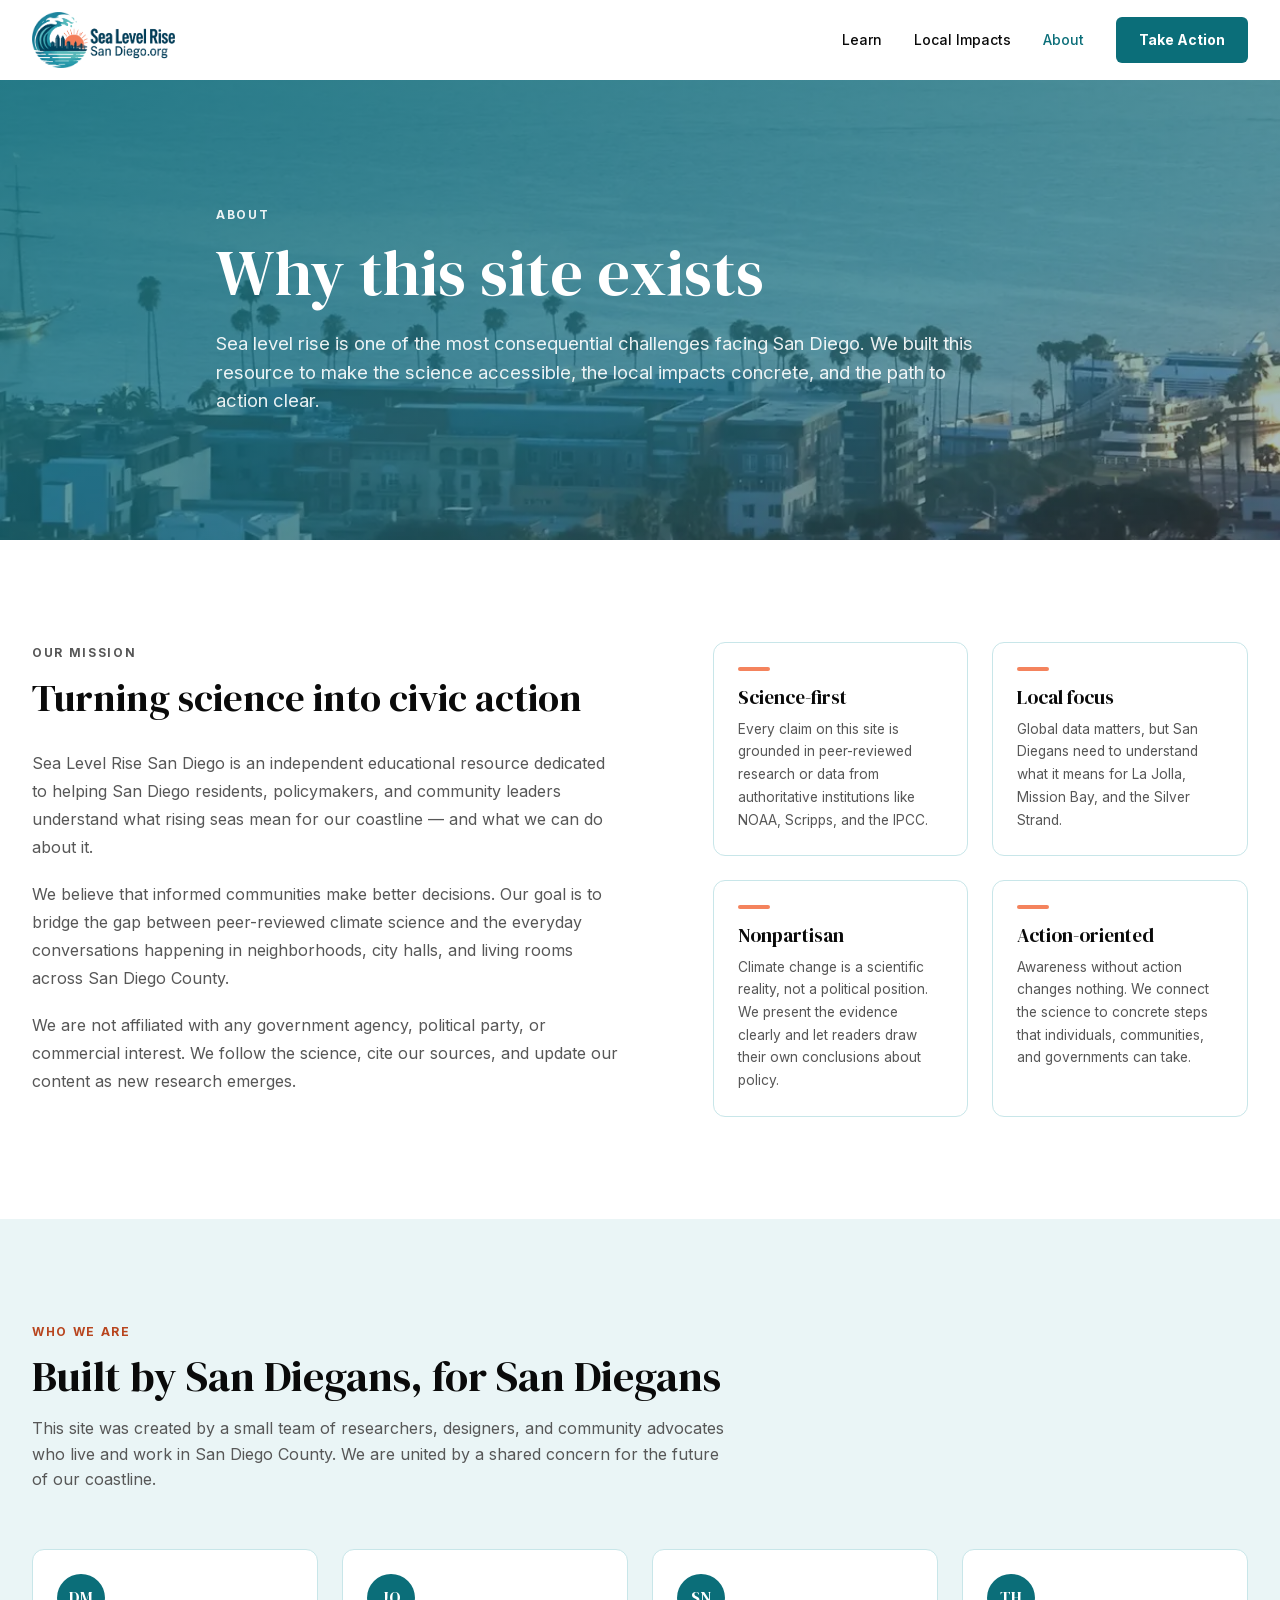
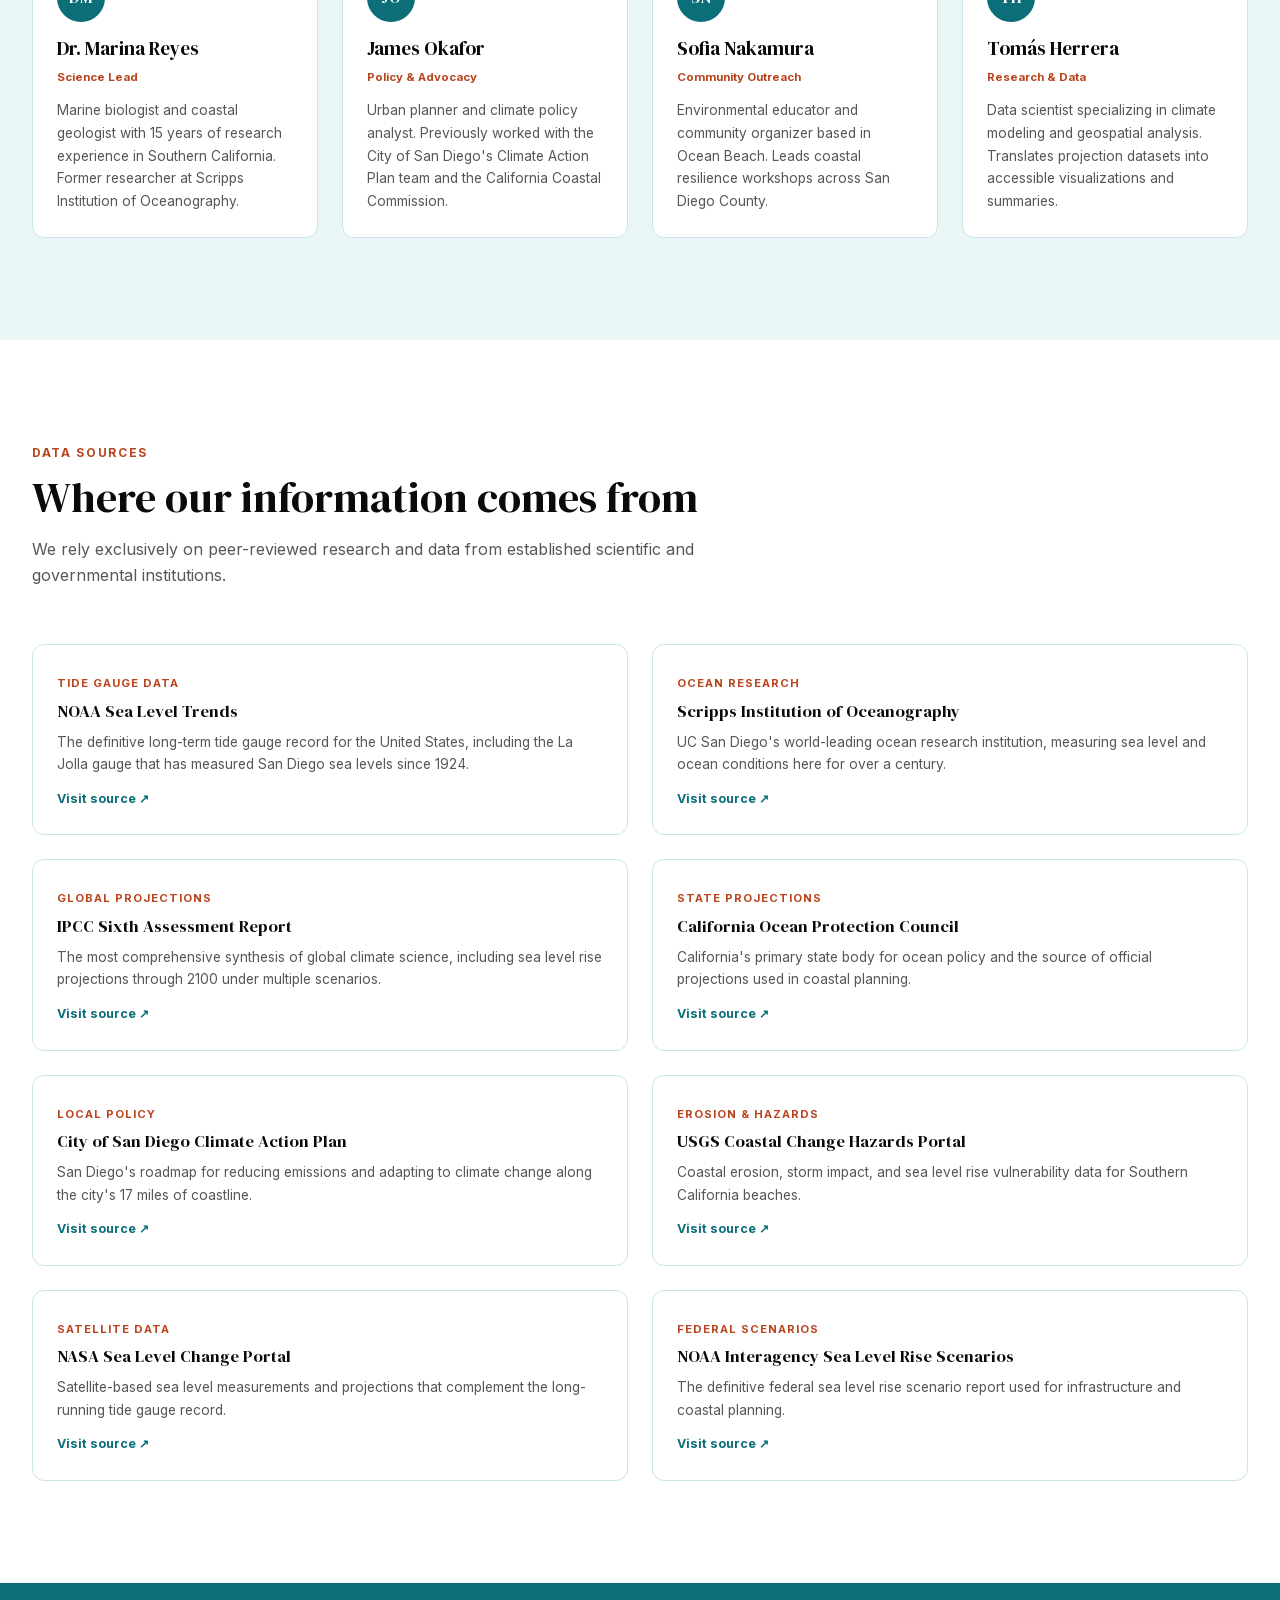
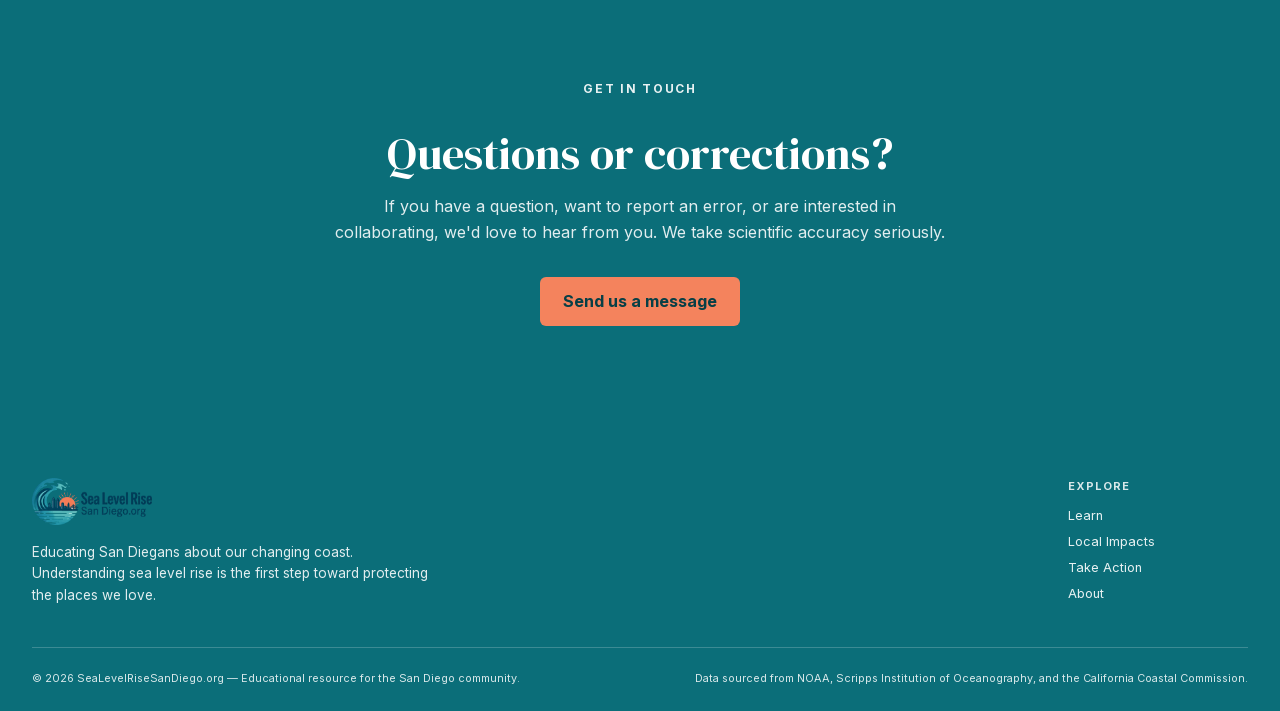
==== about/index.html @ b300131b "Initial commit" ====
<!doctype html>
<html lang="en">
  <head>
    <meta charset="utf-8" />
    <meta name="viewport" content="width=device-width, initial-scale=1" />
    <title>About — Sea Level Rise San Diego</title>
    <meta name="description" content="Learn about the mission, values, team, and scientific sources behind Sea Level Rise San Diego." />
    <meta name="theme-color" content="#0b6e79" />
    <link rel="icon" href="/assets/images/logo.webp" type="image/webp" />
    <link rel="stylesheet" href="/assets/css/styles.css" />
    <script>document.documentElement.classList.add("js")</script>
  </head>
  <body>
    <a class="skip-link" href="#main">Skip to content</a>
    <header class="site-header"><div class="container header-inner"><a class="brand" href="/" aria-label="Sea Level Rise San Diego home"><img src="/assets/images/logo.webp" alt="Sea Level Rise San Diego" width="143" height="56" /></a><nav class="desktop-nav" aria-label="Main navigation"><a href="/learn/">Learn</a><a href="/impacts/">Local Impacts</a><a href="/about/" aria-current="page">About</a><a class="nav-cta" href="/action/">Take Action</a></nav><button class="menu-toggle" type="button" aria-label="Open menu" aria-expanded="false" aria-controls="mobile-nav" data-menu-toggle><span></span></button><nav class="mobile-nav" id="mobile-nav" aria-label="Mobile navigation" data-mobile-nav><a href="/learn/">Learn</a><a href="/impacts/">Local Impacts</a><a href="/about/" aria-current="page">About</a><a class="nav-cta" href="/action/">Take Action</a></nav></div></header>

    <main id="main">
      <section class="page-hero has-image">
        <img class="page-hero-image" src="/assets/images/about/hero.webp" alt="Aerial view of San Diego Bay at golden hour" width="1920" height="1080" fetchpriority="high" />
        <div class="page-hero-inner"><p class="eyebrow">About</p><h1>Why this site exists</h1><p>Sea level rise is one of the most consequential challenges facing San Diego. We built this resource to make the science accessible, the local impacts concrete, and the path to action clear.</p></div>
      </section>

      <section class="section">
        <div class="container two-column">
          <div class="body-copy reveal"><div><p class="eyebrow">Our mission</p><h2>Turning science into civic action</h2></div><p>Sea Level Rise San Diego is an independent educational resource dedicated to helping San Diego residents, policymakers, and community leaders understand what rising seas mean for our coastline — and what we can do about it.</p><p>We believe that informed communities make better decisions. Our goal is to bridge the gap between peer-reviewed climate science and the everyday conversations happening in neighborhoods, city halls, and living rooms across San Diego County.</p><p>We are not affiliated with any government agency, political party, or commercial interest. We follow the science, cite our sources, and update our content as new research emerges.</p></div>
          <div class="value-grid">
            <article class="value-card reveal"><h3>Science-first</h3><p>Every claim on this site is grounded in peer-reviewed research or data from authoritative institutions like NOAA, Scripps, and the IPCC.</p></article>
            <article class="value-card reveal"><h3>Local focus</h3><p>Global data matters, but San Diegans need to understand what it means for La Jolla, Mission Bay, and the Silver Strand.</p></article>
            <article class="value-card reveal"><h3>Nonpartisan</h3><p>Climate change is a scientific reality, not a political position. We present the evidence clearly and let readers draw their own conclusions about policy.</p></article>
            <article class="value-card reveal"><h3>Action-oriented</h3><p>Awareness without action changes nothing. We connect the science to concrete steps that individuals, communities, and governments can take.</p></article>
          </div>
        </div>
      </section>

      <section class="section section-muted">
        <div class="container">
          <div class="section-heading reveal"><p class="eyebrow">Who we are</p><h2>Built by San Diegans, for San Diegans</h2><p>This site was created by a small team of researchers, designers, and community advocates who live and work in San Diego County. We are united by a shared concern for the future of our coastline.</p></div>
          <div class="team-grid">
            <article class="person-card reveal"><div class="avatar" aria-hidden="true">DM</div><h3>Dr. Marina Reyes</h3><p class="role">Science Lead</p><p>Marine biologist and coastal geologist with 15 years of research experience in Southern California. Former researcher at Scripps Institution of Oceanography.</p></article>
            <article class="person-card reveal"><div class="avatar" aria-hidden="true">JO</div><h3>James Okafor</h3><p class="role">Policy &amp; Advocacy</p><p>Urban planner and climate policy analyst. Previously worked with the City of San Diego's Climate Action Plan team and the California Coastal Commission.</p></article>
            <article class="person-card reveal"><div class="avatar" aria-hidden="true">SN</div><h3>Sofia Nakamura</h3><p class="role">Community Outreach</p><p>Environmental educator and community organizer based in Ocean Beach. Leads coastal resilience workshops across San Diego County.</p></article>
            <article class="person-card reveal"><div class="avatar" aria-hidden="true">TH</div><h3>Tomás Herrera</h3><p class="role">Research &amp; Data</p><p>Data scientist specializing in climate modeling and geospatial analysis. Translates projection datasets into accessible visualizations and summaries.</p></article>
          </div>
        </div>
      </section>

      <section class="section">
        <div class="container">
          <div class="section-heading reveal"><p class="eyebrow">Data sources</p><h2>Where our information comes from</h2><p>We rely exclusively on peer-reviewed research and data from established scientific and governmental institutions.</p></div>
          <div class="source-grid">
            <a class="source-card reveal" href="https://tidesandcurrents.noaa.gov/sltrends/" target="_blank" rel="noreferrer"><span class="card-label">Tide gauge data</span><h3>NOAA Sea Level Trends</h3><p>The definitive long-term tide gauge record for the United States, including the La Jolla gauge that has measured San Diego sea levels since 1924.</p><span class="card-visit">Visit source ↗</span></a>
            <a class="source-card reveal" href="https://scripps.ucsd.edu" target="_blank" rel="noreferrer"><span class="card-label">Ocean research</span><h3>Scripps Institution of Oceanography</h3><p>UC San Diego's world-leading ocean research institution, measuring sea level and ocean conditions here for over a century.</p><span class="card-visit">Visit source ↗</span></a>
            <a class="source-card reveal" href="https://www.ipcc.ch/assessment-report/ar6/" target="_blank" rel="noreferrer"><span class="card-label">Global projections</span><h3>IPCC Sixth Assessment Report</h3><p>The most comprehensive synthesis of global climate science, including sea level rise projections through 2100 under multiple scenarios.</p><span class="card-visit">Visit source ↗</span></a>
            <a class="source-card reveal" href="https://www.opc.ca.gov/updating-californias-sea-level-rise-guidance/" target="_blank" rel="noreferrer"><span class="card-label">State projections</span><h3>California Ocean Protection Council</h3><p>California's primary state body for ocean policy and the source of official projections used in coastal planning.</p><span class="card-visit">Visit source ↗</span></a>
            <a class="source-card reveal" href="https://www.sandiego.gov/sustainability/climate-action-plan" target="_blank" rel="noreferrer"><span class="card-label">Local policy</span><h3>City of San Diego Climate Action Plan</h3><p>San Diego's roadmap for reducing emissions and adapting to climate change along the city's 17 miles of coastline.</p><span class="card-visit">Visit source ↗</span></a>
            <a class="source-card reveal" href="https://marine.usgs.gov/coastalchangehazardsportal/" target="_blank" rel="noreferrer"><span class="card-label">Erosion &amp; hazards</span><h3>USGS Coastal Change Hazards Portal</h3><p>Coastal erosion, storm impact, and sea level rise vulnerability data for Southern California beaches.</p><span class="card-visit">Visit source ↗</span></a>
            <a class="source-card reveal" href="https://sealevel.nasa.gov" target="_blank" rel="noreferrer"><span class="card-label">Satellite data</span><h3>NASA Sea Level Change Portal</h3><p>Satellite-based sea level measurements and projections that complement the long-running tide gauge record.</p><span class="card-visit">Visit source ↗</span></a>
            <a class="source-card reveal" href="https://oceanservice.noaa.gov/hazards/sealevelrise/sealevelrise-tech-report.html" target="_blank" rel="noreferrer"><span class="card-label">Federal scenarios</span><h3>NOAA Interagency Sea Level Rise Scenarios</h3><p>The definitive federal sea level rise scenario report used for infrastructure and coastal planning.</p><span class="card-visit">Visit source ↗</span></a>
          </div>
        </div>
      </section>

      <section class="contact-band"><div class="narrow reveal"><p class="eyebrow">Get in touch</p><h2>Questions or corrections?</h2><p>If you have a question, want to report an error, or are interested in collaborating, we'd love to hear from you. We take scientific accuracy seriously.</p><a class="button" href="/action/#contact">Send us a message</a></div></section>
    </main>

    <footer class="site-footer"><div class="container"><div class="footer-grid"><div class="footer-brand"><img src="/assets/images/logo-dark.webp" alt="Sea Level Rise San Diego" width="120" height="48" loading="lazy" /><p>Educating San Diegans about our changing coast. Understanding sea level rise is the first step toward protecting the places we love.</p></div><div class="footer-nav"><p>Explore</p><nav aria-label="Footer links"><a href="/learn/">Learn</a><a href="/impacts/">Local Impacts</a><a href="/action/">Take Action</a><a href="/about/">About</a></nav></div></div><div class="footer-bottom"><span>© 2026 SeaLevelRiseSanDiego.org — Educational resource for the San Diego community.</span><span>Data sourced from NOAA, Scripps Institution of Oceanography, and the California Coastal Commission.</span></div></div></footer>
    <script src="/assets/js/site.js" defer></script>
  </body>
</html>
---- assets/css/styles.css ----
@font-face {
  font-family: "DM Serif Display";
  src: url("../fonts/dm-serif-display.woff2") format("woff2");
  font-style: normal;
  font-weight: 400;
  font-display: swap;
}

@font-face {
  font-family: "Inter";
  src: url("../fonts/inter.woff2") format("woff2");
  font-style: normal;
  font-weight: 100 900;
  font-display: swap;
}

:root {
  --ink: hsl(0 0% 4%);
  --ink-soft: hsl(0 0% 34%);
  --primary: hsl(186 83% 26%);
  --primary-deep: hsl(186 82% 15%);
  --primary-light: hsl(185 40% 94%);
  --accent: hsl(15 87% 66%);
  --accent-on-light: hsl(15 72% 42%);
  --accent-on-dark: hsl(15 90% 82%);
  --border: hsl(185 43% 85%);
  --white: hsl(0 0% 100%);
  --page: hsl(0 0% 100%);
  --hero-overlay: linear-gradient(160deg, hsl(186 83% 26% / 0.82) 0%, hsl(186 83% 26% / 0.55) 60%, hsl(0 0% 0% / 0.25) 100%);
  --font-sans: "Inter", -apple-system, BlinkMacSystemFont, "Segoe UI", sans-serif;
  --font-heading: "DM Serif Display", Georgia, serif;
  --shadow-sm: 0 6px 18px hsl(186 60% 12% / 0.09);
  --shadow-lg: 0 18px 45px hsl(186 60% 12% / 0.16);
  --radius: 12px;
  --container: 1216px;
  color-scheme: light;
}

*,
*::before,
*::after {
  box-sizing: border-box;
}

html {
  scroll-behavior: smooth;
}

body {
  margin: 0;
  background: var(--page);
  color: var(--ink);
  font-family: var(--font-sans);
  line-height: 1.6;
  -webkit-font-smoothing: antialiased;
}

body.nav-open {
  overflow: hidden;
}

::selection {
  background: var(--accent);
  color: var(--primary-deep);
}

::-webkit-scrollbar {
  width: 11px;
}

::-webkit-scrollbar-track {
  background: var(--primary-light);
}

::-webkit-scrollbar-thumb {
  background: var(--primary);
  border: 3px solid var(--primary-light);
  border-radius: 99px;
}

img {
  display: block;
  max-width: 100%;
}

a {
  color: inherit;
  text-decoration-thickness: 1px;
  text-underline-offset: 0.18em;
}

button,
input,
select,
textarea {
  font: inherit;
}

button,
a {
  -webkit-tap-highlight-color: transparent;
}

:focus-visible {
  outline: 3px solid var(--white);
  outline-offset: 2px;
  box-shadow: 0 0 0 6px var(--primary-deep);
}

h1,
h2,
h3,
h4,
p {
  margin: 0;
}

h1,
h2,
h3,
h4 {
  font-family: var(--font-heading);
  font-weight: 400;
  line-height: 1.08;
}

.skip-link {
  position: fixed;
  left: 1rem;
  top: -5rem;
  z-index: 100;
  padding: 0.7rem 1rem;
  border-radius: 8px;
  background: var(--primary-deep);
  color: var(--white);
  font-weight: 700;
  transition: top 160ms ease-out;
}

.sr-only {
  position: absolute;
  width: 1px;
  height: 1px;
  padding: 0;
  margin: -1px;
  overflow: hidden;
  clip: rect(0, 0, 0, 0);
  white-space: nowrap;
  border: 0;
}

.skip-link:focus {
  top: 1rem;
}

.container {
  width: min(calc(100% - 2rem), var(--container));
  margin-inline: auto;
}

.narrow {
  width: min(calc(100% - 2rem), 848px);
  margin-inline: auto;
}

.site-header {
  position: relative;
  z-index: 30;
  height: 80px;
  background: var(--white);
}

.header-inner {
  height: 100%;
  display: flex;
  align-items: center;
  justify-content: space-between;
  gap: 2rem;
}

.brand {
  display: block;
  flex: 0 0 auto;
}

.brand img {
  width: 143px;
  height: 56px;
  object-fit: contain;
}

.desktop-nav,
.mobile-nav {
  font-size: 0.875rem;
  font-weight: 500;
}

.desktop-nav {
  display: flex;
  align-items: center;
  gap: 2rem;
}

.desktop-nav a {
  text-decoration: none;
  transition: color 150ms ease-out;
}

.desktop-nav a:not(.nav-cta):hover,
.desktop-nav a[aria-current="page"]:not(.nav-cta) {
  color: var(--primary);
}

.nav-cta,
.button {
  display: inline-flex;
  align-items: center;
  justify-content: center;
  min-height: 44px;
  border: 0;
  border-radius: 6px;
  padding: 0.72rem 1.45rem;
  background: var(--primary);
  color: var(--white);
  font-weight: 700;
  text-decoration: none;
  cursor: pointer;
  transition: transform 160ms ease-out, background-color 160ms ease-out, box-shadow 160ms ease-out;
}

.nav-cta:hover,
.button:hover {
  background: hsl(186 83% 22%);
  transform: translateY(-1px);
  box-shadow: var(--shadow-sm);
}

.menu-toggle,
.mobile-nav {
  display: none;
}

.hero {
  position: relative;
  min-height: calc(90vh - 0px);
  display: grid;
  place-items: center;
  overflow: hidden;
  color: var(--white);
  text-align: center;
}

.hero-image,
.page-hero-image {
  position: absolute;
  inset: 0;
  width: 100%;
  height: 100%;
  object-fit: cover;
}

.hero::after,
.page-hero.has-image::after {
  content: "";
  position: absolute;
  inset: 0;
  background: var(--hero-overlay);
  pointer-events: none;
}

.hero-content {
  position: relative;
  z-index: 1;
  width: min(calc(100% - 2rem), 900px);
  padding-block: 4rem 7rem;
}

.eyebrow {
  margin-bottom: 0.85rem;
  color: var(--accent-on-light);
  font-size: 0.75rem;
  font-weight: 700;
  letter-spacing: 0.14em;
  text-transform: uppercase;
}

.hero .eyebrow,
.page-hero .eyebrow {
  color: hsl(0 0% 100% / 0.9);
}

.hero h1 {
  max-width: 820px;
  margin-inline: auto;
  font-size: clamp(3.1rem, 5vw, 4.5rem);
}

.hero-copy {
  max-width: 690px;
  margin: 1.5rem auto 0;
  color: hsl(0 0% 100% / 0.86);
  font-size: clamp(1rem, 1.5vw, 1.25rem);
  line-height: 1.45;
}

.hero-actions {
  display: flex;
  justify-content: center;
  gap: 0.75rem;
  margin-top: 2.4rem;
}

.button-light,
.button-outline {
  min-width: 180px;
  min-height: 54px;
  border: 2px solid var(--white);
  font-size: 0.875rem;
}

.button-light {
  background: var(--white);
  color: var(--primary-deep);
}

.button-light:hover {
  background: hsl(0 0% 96%);
  color: var(--primary-deep);
}

.button-outline {
  background: transparent;
}

.button-outline:hover {
  background: hsl(0 0% 100% / 0.12);
}

.scroll-cue {
  position: absolute;
  left: 50%;
  bottom: 2rem;
  z-index: 1;
  display: grid;
  justify-items: center;
  gap: 0.35rem;
  color: hsl(0 0% 100% / 0.84);
  font-size: 0.7rem;
  letter-spacing: 0.14em;
  text-transform: uppercase;
  transform: translateX(-50%);
}

.scroll-cue::after {
  content: "";
  width: 1px;
  height: 32px;
  background: hsl(0 0% 100% / 0.35);
}

.stats-band {
  padding-block: 4rem;
  background: var(--primary);
  color: var(--white);
}

.stats-grid {
  display: grid;
  grid-template-columns: repeat(4, 1fr);
}

.stat {
  padding-inline: 1rem;
  text-align: center;
}

.stat strong {
  display: block;
  color: var(--accent-on-dark);
  font-family: var(--font-heading);
  font-size: clamp(2.9rem, 4vw, 3.75rem);
  font-weight: 400;
  line-height: 1;
  font-variant-numeric: tabular-nums;
}

.stat span {
  display: block;
  max-width: 170px;
  margin: 0.65rem auto 0;
  color: hsl(0 0% 100% / 0.88);
  font-size: 0.8rem;
  line-height: 1.35;
}

.section {
  padding-block: clamp(5rem, 8vw, 7rem);
}

.section-soft {
  background: hsl(15 87% 66% / 0.08);
}

.section-muted {
  background: var(--primary-light);
}

.section-primary {
  background: var(--primary);
  color: var(--white);
}

.section-heading {
  margin-bottom: 3.5rem;
}

.section-heading h2,
.split-copy h2,
.content-heading h2 {
  max-width: 760px;
  font-size: clamp(2rem, 3.4vw, 2.65rem);
}

.section-heading p:not(.eyebrow),
.content-heading p:not(.eyebrow) {
  max-width: 700px;
  margin-top: 1rem;
  color: var(--ink-soft);
}

.impact-list {
  display: grid;
  gap: clamp(4rem, 7vw, 5rem);
}

.impact-story {
  display: grid;
  grid-template-columns: minmax(0, 1fr) minmax(0, 1fr);
  align-items: center;
  gap: clamp(2rem, 4vw, 3.5rem);
}

.impact-story:nth-child(even) .impact-media {
  order: 2;
}

.impact-media {
  aspect-ratio: 4 / 3;
  overflow: hidden;
  border-radius: var(--radius);
}

.impact-media img {
  width: 100%;
  height: 100%;
  object-fit: cover;
  transition: transform 700ms cubic-bezier(.16,1,.3,1);
}

.impact-story:hover .impact-media img {
  transform: scale(1.035);
}

.impact-copy h3 {
  margin-bottom: 1rem;
  font-size: clamp(1.8rem, 3vw, 2.25rem);
}

.impact-copy p,
.body-copy p,
.article-copy p {
  color: var(--ink-soft);
  line-height: 1.75;
}

.impact-copy p {
  margin-bottom: 1.4rem;
}

.text-link {
  display: inline-flex;
  align-items: center;
  gap: 0.45rem;
  color: var(--primary);
  font-size: 0.875rem;
  font-weight: 700;
  text-decoration: none;
}

.text-link span {
  transition: transform 150ms ease-out;
}

.text-link:hover {
  color: var(--accent-on-light);
}

.text-link:hover span {
  transform: translateX(4px);
}

.action-grid,
.value-grid,
.team-grid,
.source-grid,
.org-grid {
  display: grid;
  gap: 1.5rem;
}

.action-grid {
  grid-template-columns: repeat(3, 1fr);
}

.action-card,
.value-card,
.person-card,
.source-card,
.org-card,
.metric-card,
.projection-card {
  border: 1px solid var(--border);
  border-radius: var(--radius);
  background: var(--white);
}

.action-card {
  padding: 2rem;
}

.action-card .number,
.step-number {
  color: var(--accent-on-light);
  font-family: var(--font-heading);
  font-size: 2.5rem;
  line-height: 1;
}

.action-card h3 {
  margin: 1rem 0 0.75rem;
  font-size: 1.35rem;
}

.action-card p {
  color: var(--ink-soft);
  font-size: 0.9rem;
  line-height: 1.7;
}

.center-action {
  margin-top: 2.5rem;
  text-align: center;
}

.newsletter {
  padding-block: 4.5rem;
  background: var(--primary);
  color: var(--white);
  text-align: center;
}

.newsletter h2 {
  font-size: clamp(1.8rem, 3vw, 2.2rem);
}

.newsletter > div > p {
  max-width: 650px;
  margin: 0.8rem auto 0;
  color: hsl(0 0% 100% / 0.88);
  font-size: 0.9rem;
}

.newsletter-form {
  display: flex;
  max-width: 500px;
  margin: 2rem auto 0;
  gap: 0.75rem;
}

.newsletter input {
  flex: 1;
  min-width: 0;
  border: 1px solid hsl(0 0% 100% / 0.25);
  border-radius: 6px;
  padding: 0.8rem 1rem;
  background: hsl(0 0% 100% / 0.1);
  color: var(--white);
}

.newsletter input::placeholder {
  color: hsl(0 0% 100% / 0.95);
}

.newsletter .button {
  background: var(--accent);
  color: var(--primary-deep);
}

.newsletter .button:hover,
.contact-band .button:hover {
  background: hsl(15 87% 60%);
  color: var(--primary-deep);
}

.newsletter .privacy {
  color: hsl(0 0% 100% / 0.84);
  font-size: 0.72rem;
}

.page-hero {
  position: relative;
  min-height: 460px;
  display: flex;
  align-items: center;
  overflow: hidden;
  background: var(--primary);
  color: var(--white);
}

.page-hero-inner {
  position: relative;
  z-index: 1;
  width: min(calc(100% - 2rem), 848px);
  margin-inline: auto;
}

.page-hero h1 {
  max-width: 900px;
  font-size: clamp(3rem, 5vw, 4rem);
}

.page-hero p:last-child {
  max-width: 760px;
  margin-top: 1.4rem;
  color: hsl(0 0% 100% / 0.9);
  font-size: 1.15rem;
  line-height: 1.55;
}

.two-column {
  display: grid;
  grid-template-columns: minmax(0, 1.05fr) minmax(340px, 0.95fr);
  align-items: start;
  gap: clamp(3rem, 7vw, 6rem);
}

.body-copy {
  display: grid;
  gap: 1.2rem;
}

.body-copy h2,
.article-copy h2 {
  margin-bottom: 0.7rem;
  font-size: clamp(2rem, 3vw, 2.5rem);
}

.facts-panel {
  border-radius: var(--radius);
  padding: 2rem 2.5rem;
  background: var(--primary);
  color: var(--white);
}

.facts-panel .eyebrow {
  color: hsl(0 0% 100% / 0.88);
}

.fact-row {
  padding-block: 1.4rem;
  border-bottom: 1px solid hsl(0 0% 100% / 0.2);
}

.fact-row:last-child {
  border-bottom: 0;
}

.fact-row strong {
  display: block;
  color: var(--accent-on-dark);
  font-family: var(--font-heading);
  font-size: 2.7rem;
  font-weight: 400;
  line-height: 1;
}

.fact-row span {
  display: block;
  margin-top: 0.4rem;
  color: hsl(0 0% 100% / 0.88);
  font-size: 0.85rem;
}

.cause-list,
.step-list {
  display: grid;
  gap: 1rem;
}

.cause-item,
.action-step {
  display: grid;
  grid-template-columns: 82px 1fr;
  gap: 1.5rem;
  padding: 2rem;
  border: 1px solid var(--border);
  border-radius: var(--radius);
  background: var(--white);
}

.cause-item h3,
.action-step h3 {
  margin-bottom: 0.6rem;
  font-size: 1.3rem;
}

.cause-item p,
.action-step p {
  color: var(--ink-soft);
  font-size: 0.93rem;
  line-height: 1.7;
}

.projection-grid {
  display: grid;
  grid-template-columns: repeat(4, 1fr);
  gap: 1rem;
}

.projection-card {
  overflow: hidden;
}

.projection-card header {
  padding: 1rem 1.25rem;
  background: var(--primary);
  color: var(--white);
  font-weight: 700;
}

.projection-values {
  display: grid;
  grid-template-columns: 1fr 1fr;
  border-bottom: 1px solid var(--border);
}

.projection-values div {
  padding: 1rem;
}

.projection-values div + div {
  border-left: 1px solid var(--border);
}

.projection-values small,
.projection-values strong {
  display: block;
}

.projection-values strong {
  color: var(--accent-on-light);
  font-family: var(--font-heading);
  font-size: 1.65rem;
  font-weight: 400;
}

.projection-card > p {
  padding: 1rem 1.25rem 1.3rem;
  color: var(--ink-soft);
  font-size: 0.8rem;
  line-height: 1.55;
}

.source-note {
  margin-top: 1rem;
  color: var(--ink-soft);
  font-size: 0.78rem;
}

.timeline {
  position: relative;
  display: grid;
  gap: 0;
  margin-top: 1rem;
}

.timeline::before {
  content: "";
  position: absolute;
  left: 63px;
  top: 1.5rem;
  bottom: 1.5rem;
  width: 1px;
  background: var(--border);
}

.timeline-item {
  position: relative;
  display: grid;
  grid-template-columns: 128px 1fr;
  gap: 1.5rem;
  padding-block: 1rem;
}

.timeline-item strong {
  position: relative;
  z-index: 1;
  color: var(--accent-on-light);
  font-family: var(--font-heading);
  font-size: 1.75rem;
  font-weight: 400;
  background: var(--white);
}

.timeline-item p {
  color: var(--ink-soft);
}

.link-list {
  display: flex;
  flex-wrap: wrap;
  gap: 0.75rem;
}

.source-link {
  display: inline-flex;
  padding: 0.75rem 1rem;
  border: 1px solid var(--border);
  border-radius: 8px;
  color: var(--primary);
  font-size: 0.84rem;
  font-weight: 700;
  text-decoration: none;
}

.source-link:hover {
  border-color: var(--primary);
}

.metrics-split {
  display: grid;
  grid-template-columns: 1.1fr 0.9fr;
  gap: clamp(3rem, 6vw, 5rem);
}

.metric-grid {
  display: grid;
  grid-template-columns: 1fr 1fr;
  gap: 1rem;
}

.metric-card {
  padding: 1.5rem;
}

.metric-card strong {
  display: block;
  color: var(--accent-on-light);
  font-family: var(--font-heading);
  font-size: 2.4rem;
  font-weight: 400;
  line-height: 1;
}

.metric-card span {
  display: block;
  margin-top: 0.55rem;
  color: var(--ink-soft);
  font-size: 0.82rem;
}

.neighborhood-list {
  display: grid;
  gap: 3rem;
}

.neighborhood {
  display: grid;
  grid-template-columns: minmax(300px, 0.9fr) minmax(0, 1.1fr);
  overflow: hidden;
  border: 1px solid var(--border);
  border-radius: var(--radius);
  background: var(--white);
}

.neighborhood:nth-child(even) .neighborhood-media {
  order: 2;
}

.neighborhood-media {
  min-height: 450px;
}

.neighborhood-media img {
  width: 100%;
  height: 100%;
  object-fit: cover;
}

.neighborhood-body {
  padding: clamp(2rem, 4vw, 3rem);
}

.risk-row {
  display: flex;
  flex-wrap: wrap;
  gap: 0.5rem;
  margin-bottom: 1rem;
}

.risk-tag {
  display: inline-flex;
  border-radius: 6px;
  padding: 0.3rem 0.6rem;
  background: var(--primary-light);
  color: var(--primary);
  font-size: 0.72rem;
  font-weight: 700;
}

.risk-tag.high {
  background: hsl(15 87% 66% / 0.16);
  color: hsl(15 72% 43%);
}

.neighborhood h3 {
  margin-bottom: 0.8rem;
  font-size: clamp(1.9rem, 3vw, 2.4rem);
}

.neighborhood .lead {
  margin-bottom: 1.2rem;
  color: var(--ink);
  font-size: 1.02rem;
  line-height: 1.65;
}

.neighborhood .detail {
  color: var(--ink-soft);
  font-size: 0.88rem;
  line-height: 1.7;
}

.at-risk {
  margin-top: 1.3rem;
  padding-top: 1.2rem;
  border-top: 1px solid var(--border);
}

.at-risk strong {
  display: block;
  margin-bottom: 0.6rem;
  color: var(--primary);
  font-size: 0.72rem;
  letter-spacing: 0.12em;
  text-transform: uppercase;
}

.tag-list {
  display: flex;
  flex-wrap: wrap;
  gap: 0.45rem;
}

.tag-list span {
  border-radius: 5px;
  padding: 0.3rem 0.55rem;
  background: var(--primary-light);
  color: var(--ink-soft);
  font-size: 0.73rem;
}

.value-grid {
  grid-template-columns: 1fr 1fr;
}

.value-card,
.person-card {
  padding: 1.5rem;
}

.value-card::before {
  content: "";
  display: block;
  width: 32px;
  height: 4px;
  margin-bottom: 1rem;
  border-radius: 99px;
  background: var(--accent);
}

.value-card h3,
.person-card h3 {
  margin-bottom: 0.6rem;
  font-size: 1.2rem;
}

.value-card p,
.person-card p,
.source-card p,
.org-card p {
  color: var(--ink-soft);
  font-size: 0.86rem;
  line-height: 1.65;
}

.team-grid {
  grid-template-columns: repeat(4, 1fr);
}

.avatar {
  width: 48px;
  height: 48px;
  margin-bottom: 1rem;
  border-radius: 50%;
  display: grid;
  place-items: center;
  background: var(--primary);
  color: var(--white);
  font-family: var(--font-heading);
}

.role {
  margin-bottom: 0.75rem;
  color: var(--accent-on-light) !important;
  font-size: 0.72rem !important;
  font-weight: 700;
}

.source-grid,
.org-grid {
  grid-template-columns: 1fr 1fr;
}

.source-card,
.org-card {
  display: block;
  padding: 1.5rem;
  color: inherit;
  text-decoration: none;
  transition: border-color 150ms ease-out, transform 150ms ease-out;
}

.source-card:hover,
.org-card:hover {
  border-color: var(--primary);
  transform: translateY(-2px);
}

.source-card h3,
.org-card h3 {
  margin: 0.5rem 0 0.6rem;
  font-size: 1.05rem;
}

.card-label {
  color: var(--accent-on-light);
  font-size: 0.7rem;
  font-weight: 700;
  letter-spacing: 0.09em;
  text-transform: uppercase;
}

.card-visit {
  display: inline-block;
  margin-top: 0.8rem;
  color: var(--primary);
  font-size: 0.78rem;
  font-weight: 700;
}

.contact-band {
  padding-block: 5rem;
  background: var(--primary);
  color: var(--white);
  text-align: center;
}

.contact-band h2 {
  font-size: clamp(2.1rem, 4vw, 2.75rem);
}

.contact-band p {
  max-width: 620px;
  margin: 1rem auto 2rem;
  color: hsl(0 0% 100% / 0.88);
}

.contact-band .button {
  background: var(--accent);
  color: var(--primary-deep);
}

.contact-band .eyebrow {
  color: hsl(0 0% 100% / 0.9);
}

.contact-layout {
  display: grid;
  grid-template-columns: 0.85fr 1.15fr;
  gap: clamp(3rem, 7vw, 6rem);
}

.contact-layout h2 {
  font-size: clamp(2rem, 3vw, 2.7rem);
}

.contact-layout .intro {
  margin-top: 1rem;
  color: var(--ink-soft);
}

.contact-form {
  display: grid;
  grid-template-columns: 1fr 1fr;
  gap: 1rem;
}

.field {
  display: grid;
  gap: 0.4rem;
}

.field-full {
  grid-column: 1 / -1;
}

.field label {
  font-size: 0.8rem;
  font-weight: 700;
}

.field input,
.field select,
.field textarea {
  width: 100%;
  border: 1px solid var(--border);
  border-radius: 7px;
  padding: 0.8rem 0.9rem;
  background: var(--white);
  color: var(--ink);
}

.field textarea {
  min-height: 130px;
  resize: vertical;
}

.site-footer {
  padding: 4.5rem 0 1.5rem;
  background: var(--primary);
  color: var(--white);
}

.footer-grid {
  display: grid;
  grid-template-columns: 1fr auto;
  gap: 4rem;
  align-items: start;
  padding-bottom: 2.5rem;
}

.footer-brand img {
  width: 120px;
  height: 48px;
  object-fit: contain;
  object-position: left center;
}

.footer-brand p {
  max-width: 410px;
  margin-top: 1rem;
  color: hsl(0 0% 100% / 0.88);
  font-size: 0.85rem;
}

.footer-nav {
  min-width: 180px;
}

.footer-nav > p {
  margin-bottom: 0.7rem;
  color: hsl(0 0% 100% / 0.84);
  font-size: 0.68rem;
  font-weight: 700;
  letter-spacing: 0.13em;
  text-transform: uppercase;
}

.footer-nav nav {
  display: grid;
  gap: 0.35rem;
}

.footer-nav a {
  width: fit-content;
  color: hsl(0 0% 100% / 0.9);
  font-size: 0.8rem;
  text-decoration: none;
}

.footer-nav a:hover {
  color: var(--white);
  text-decoration: underline;
}

.footer-bottom {
  display: flex;
  justify-content: space-between;
  gap: 2rem;
  padding-top: 1.35rem;
  border-top: 1px solid hsl(0 0% 100% / 0.2);
  color: hsl(0 0% 100% / 0.84);
  font-size: 0.68rem;
}

.thanks {
  min-height: calc(100vh - 80px);
  display: grid;
  place-items: center;
  padding: 3rem 1rem;
  background: var(--primary-light);
  text-align: center;
}

.thanks-card {
  max-width: 600px;
  padding: 3rem;
  border-radius: var(--radius);
  background: var(--white);
  box-shadow: var(--shadow-lg);
}

.thanks-card h1 {
  margin-bottom: 1rem;
  font-size: 3rem;
}

.thanks-card p {
  margin-bottom: 2rem;
  color: var(--ink-soft);
}

.js .reveal {
  opacity: 0;
  transform: translateY(26px);
}

.js .reveal.is-visible {
  opacity: 1;
  transform: translateY(0);
  transition: opacity 600ms ease-out, transform 700ms cubic-bezier(.16,1,.3,1);
}

.screenshot-mode .reveal {
  opacity: 1 !important;
  transform: none !important;
  transition: none !important;
}

html.screenshot-mode {
  scroll-behavior: auto !important;
}

@media (max-width: 900px) {
  .desktop-nav {
    display: none;
  }

  .menu-toggle {
    display: grid;
    width: 40px;
    height: 40px;
    place-items: center;
    border: 0;
    border-radius: 7px;
    background: var(--primary-light);
    cursor: pointer;
  }

  .menu-toggle span,
  .menu-toggle::before,
  .menu-toggle::after {
    content: "";
    width: 20px;
    height: 2px;
    background: var(--ink);
    transition: transform 160ms ease-out, opacity 160ms ease-out;
  }

  .menu-toggle span {
    position: absolute;
  }

  .menu-toggle::before {
    transform: translateY(-6px);
  }

  .menu-toggle::after {
    transform: translateY(6px);
  }

  .menu-toggle[aria-expanded="true"] span {
    opacity: 0;
  }

  .menu-toggle[aria-expanded="true"]::before {
    transform: rotate(45deg);
  }

  .menu-toggle[aria-expanded="true"]::after {
    transform: rotate(-45deg);
  }

  .mobile-nav {
    position: absolute;
    top: 80px;
    left: 0;
    right: 0;
    z-index: 40;
    padding: 0.45rem 1rem 1rem;
    background: var(--white);
    border-top: 1px solid var(--border);
    box-shadow: var(--shadow-sm);
  }

  .mobile-nav.is-open {
    display: grid;
  }

  .mobile-nav a {
    padding: 0.7rem 0.5rem;
    text-decoration: none;
  }

  .mobile-nav .nav-cta {
    margin-top: 0.35rem;
    padding-block: 0.55rem;
  }

  .two-column,
  .metrics-split,
  .contact-layout {
    grid-template-columns: 1fr;
  }

  .projection-grid,
  .team-grid {
    grid-template-columns: 1fr 1fr;
  }

  .neighborhood {
    grid-template-columns: 1fr;
  }

  .neighborhood:nth-child(even) .neighborhood-media {
    order: 0;
  }

  .neighborhood-media {
    min-height: 360px;
  }
}

@media (max-width: 680px) {
  .site-header {
    height: 64px;
  }

  .brand img {
    width: 112px;
    height: 44px;
  }

  .mobile-nav {
    top: 64px;
  }

  .hero {
    min-height: calc(100svh - 64px);
  }

  .hero-content {
    padding-block: 4.5rem 8rem;
  }

  .hero h1 {
    font-size: 2.65rem;
  }

  .hero-copy {
    margin-top: 1.7rem;
    font-size: 1.05rem;
    line-height: 1.65;
  }

  .hero-actions {
    flex-direction: column;
    margin-top: 2.5rem;
  }

  .button-light,
  .button-outline {
    width: 100%;
  }

  .stats-grid {
    grid-template-columns: 1fr 1fr;
    gap: 2.5rem 0;
  }

  .impact-story,
  .action-grid,
  .projection-grid,
  .value-grid,
  .team-grid,
  .source-grid,
  .org-grid {
    grid-template-columns: 1fr;
  }

  .impact-story:nth-child(even) .impact-media {
    order: 0;
  }

  .section {
    padding-block: 4.5rem;
  }

  .section-heading {
    margin-bottom: 2.4rem;
  }

  .newsletter-form {
    flex-direction: column;
  }

  .page-hero {
    min-height: 460px;
  }

  .page-hero h1 {
    font-size: clamp(2.55rem, 12vw, 3.25rem);
  }

  .page-hero p:last-child {
    font-size: 1rem;
  }

  .cause-item,
  .action-step {
    grid-template-columns: 1fr;
  }

  .metric-grid {
    grid-template-columns: 1fr 1fr;
  }

  .timeline::before {
    left: 0;
  }

  .timeline-item {
    grid-template-columns: 1fr;
    gap: 0.25rem;
    padding-left: 1.5rem;
  }

  .timeline-item strong {
    background: transparent;
  }

  .neighborhood-media {
    min-height: 240px;
  }

  .contact-form {
    grid-template-columns: 1fr;
  }

  .field-full {
    grid-column: auto;
  }

  .footer-grid {
    grid-template-columns: 1fr;
    gap: 2.5rem;
  }

  .footer-bottom {
    flex-direction: column;
    gap: 0.7rem;
  }

  .thanks-card {
    padding: 2rem 1.5rem;
  }
}

@media (prefers-reduced-motion: reduce) {
  *,
  *::before,
  *::after {
    scroll-behavior: auto !important;
    animation-duration: 0.01ms !important;
    animation-iteration-count: 1 !important;
    transition-duration: 0.01ms !important;
  }

  .js .reveal {
    opacity: 1;
    transform: none;
  }
}
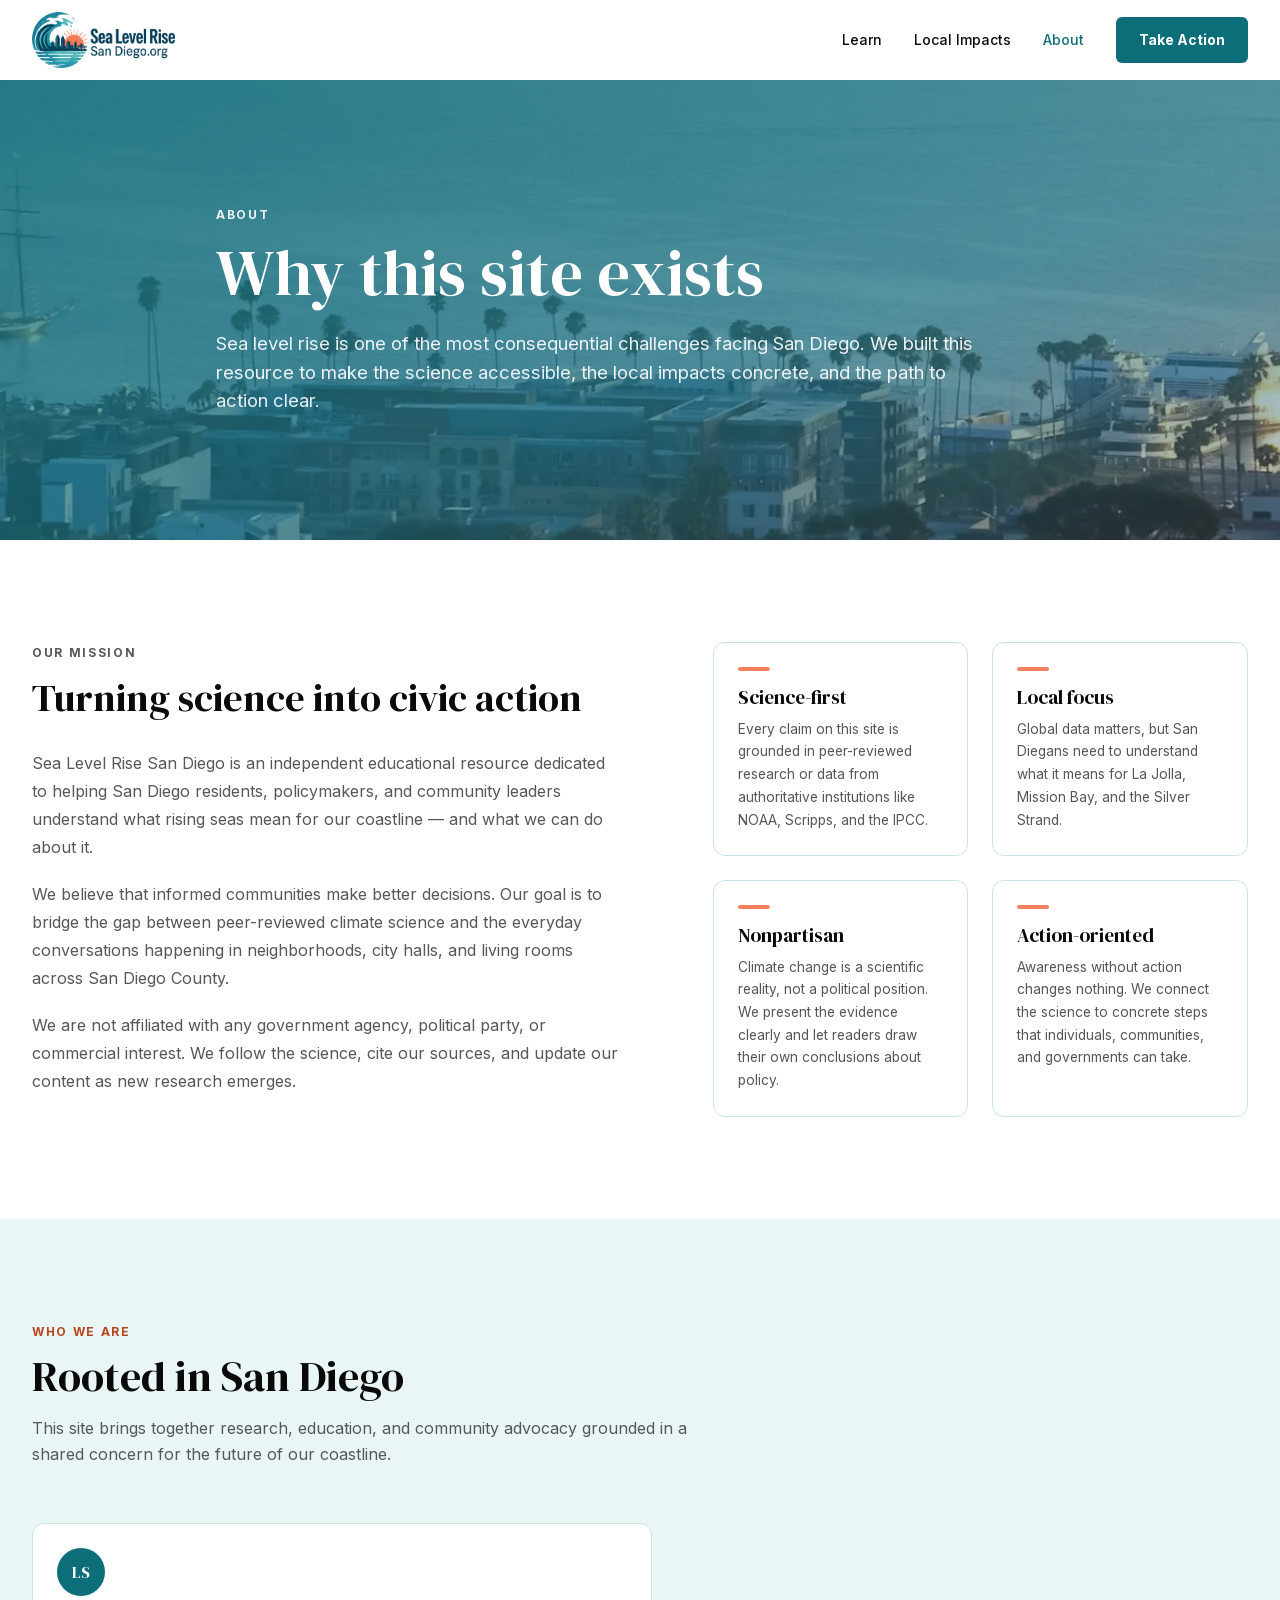
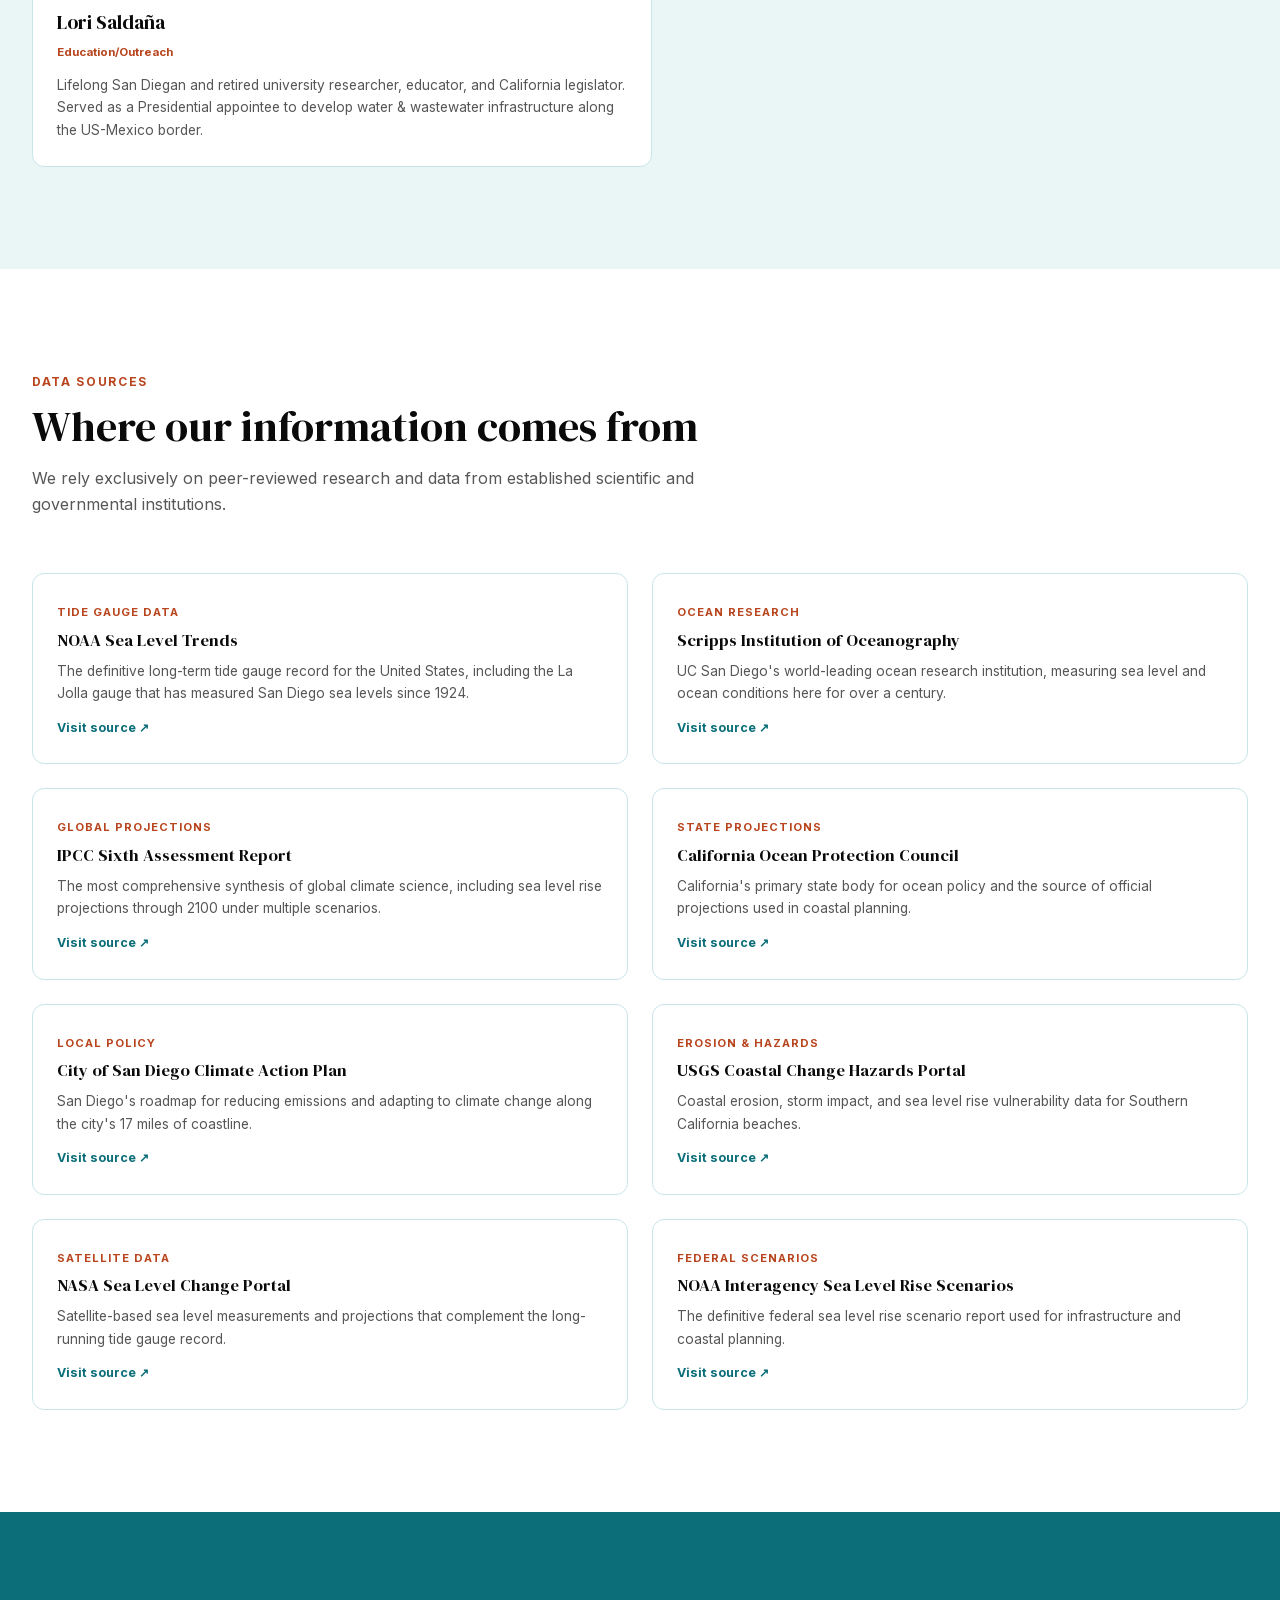
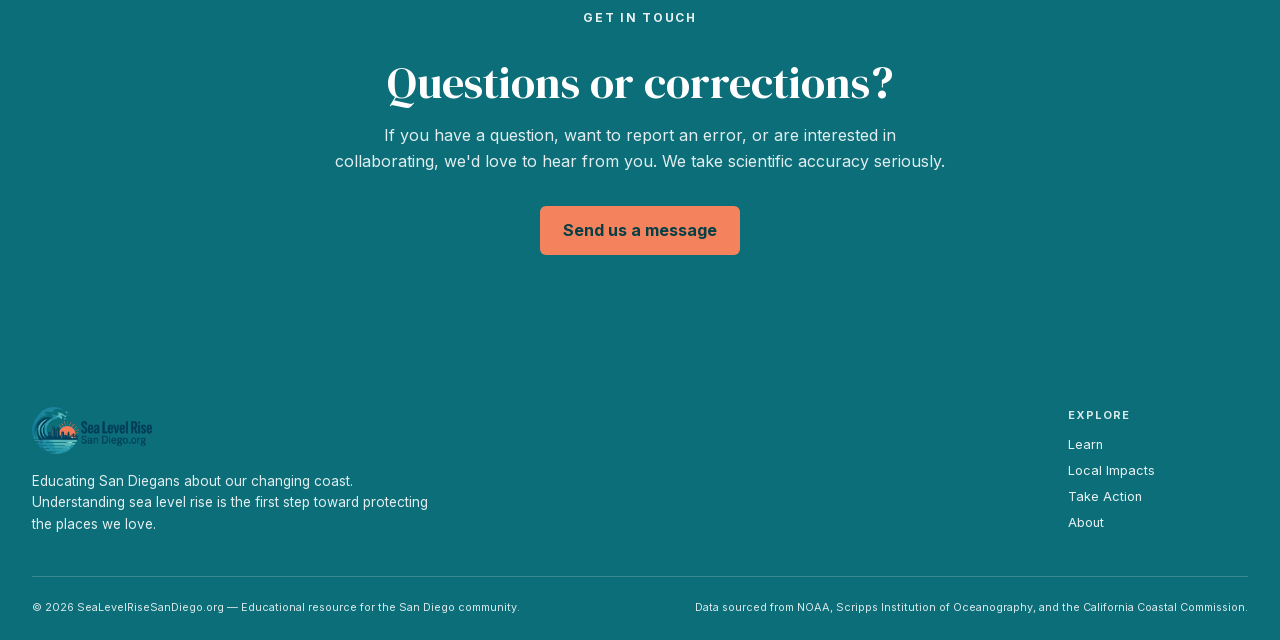
==== commit 6bd372b6: "Update About profile for v0.2" ====
--- a/about/index.html
+++ b/about/index.html
@@ -34,12 +34,9 @@
 
       <section class="section section-muted">
         <div class="container">
-          <div class="section-heading reveal"><p class="eyebrow">Who we are</p><h2>Built by San Diegans, for San Diegans</h2><p>This site was created by a small team of researchers, designers, and community advocates who live and work in San Diego County. We are united by a shared concern for the future of our coastline.</p></div>
-          <div class="team-grid">
-            <article class="person-card reveal"><div class="avatar" aria-hidden="true">DM</div><h3>Dr. Marina Reyes</h3><p class="role">Science Lead</p><p>Marine biologist and coastal geologist with 15 years of research experience in Southern California. Former researcher at Scripps Institution of Oceanography.</p></article>
-            <article class="person-card reveal"><div class="avatar" aria-hidden="true">JO</div><h3>James Okafor</h3><p class="role">Policy &amp; Advocacy</p><p>Urban planner and climate policy analyst. Previously worked with the City of San Diego's Climate Action Plan team and the California Coastal Commission.</p></article>
-            <article class="person-card reveal"><div class="avatar" aria-hidden="true">SN</div><h3>Sofia Nakamura</h3><p class="role">Community Outreach</p><p>Environmental educator and community organizer based in Ocean Beach. Leads coastal resilience workshops across San Diego County.</p></article>
-            <article class="person-card reveal"><div class="avatar" aria-hidden="true">TH</div><h3>Tomás Herrera</h3><p class="role">Research &amp; Data</p><p>Data scientist specializing in climate modeling and geospatial analysis. Translates projection datasets into accessible visualizations and summaries.</p></article>
+          <div class="section-heading reveal"><p class="eyebrow">Who we are</p><h2>Rooted in San Diego</h2><p>This site brings together research, education, and community advocacy grounded in a shared concern for the future of our coastline.</p></div>
+          <div class="team-grid team-grid--single">
+            <article class="person-card reveal"><div class="avatar" aria-hidden="true">LS</div><h3>Lori Saldaña</h3><p class="role">Education/Outreach</p><p>Lifelong San Diegan and retired university researcher, educator, and California legislator. Served as a Presidential appointee to develop water &amp; wastewater infrastructure along the US-Mexico border.</p></article>
           </div>
         </div>
       </section>
--- a/assets/css/styles.css
+++ b/assets/css/styles.css
@@ -1008,6 +1008,10 @@
   grid-template-columns: repeat(4, 1fr);
 }
 
+.team-grid.team-grid--single {
+  grid-template-columns: minmax(0, 620px);
+}
+
 .avatar {
   width: 48px;
   height: 48px;
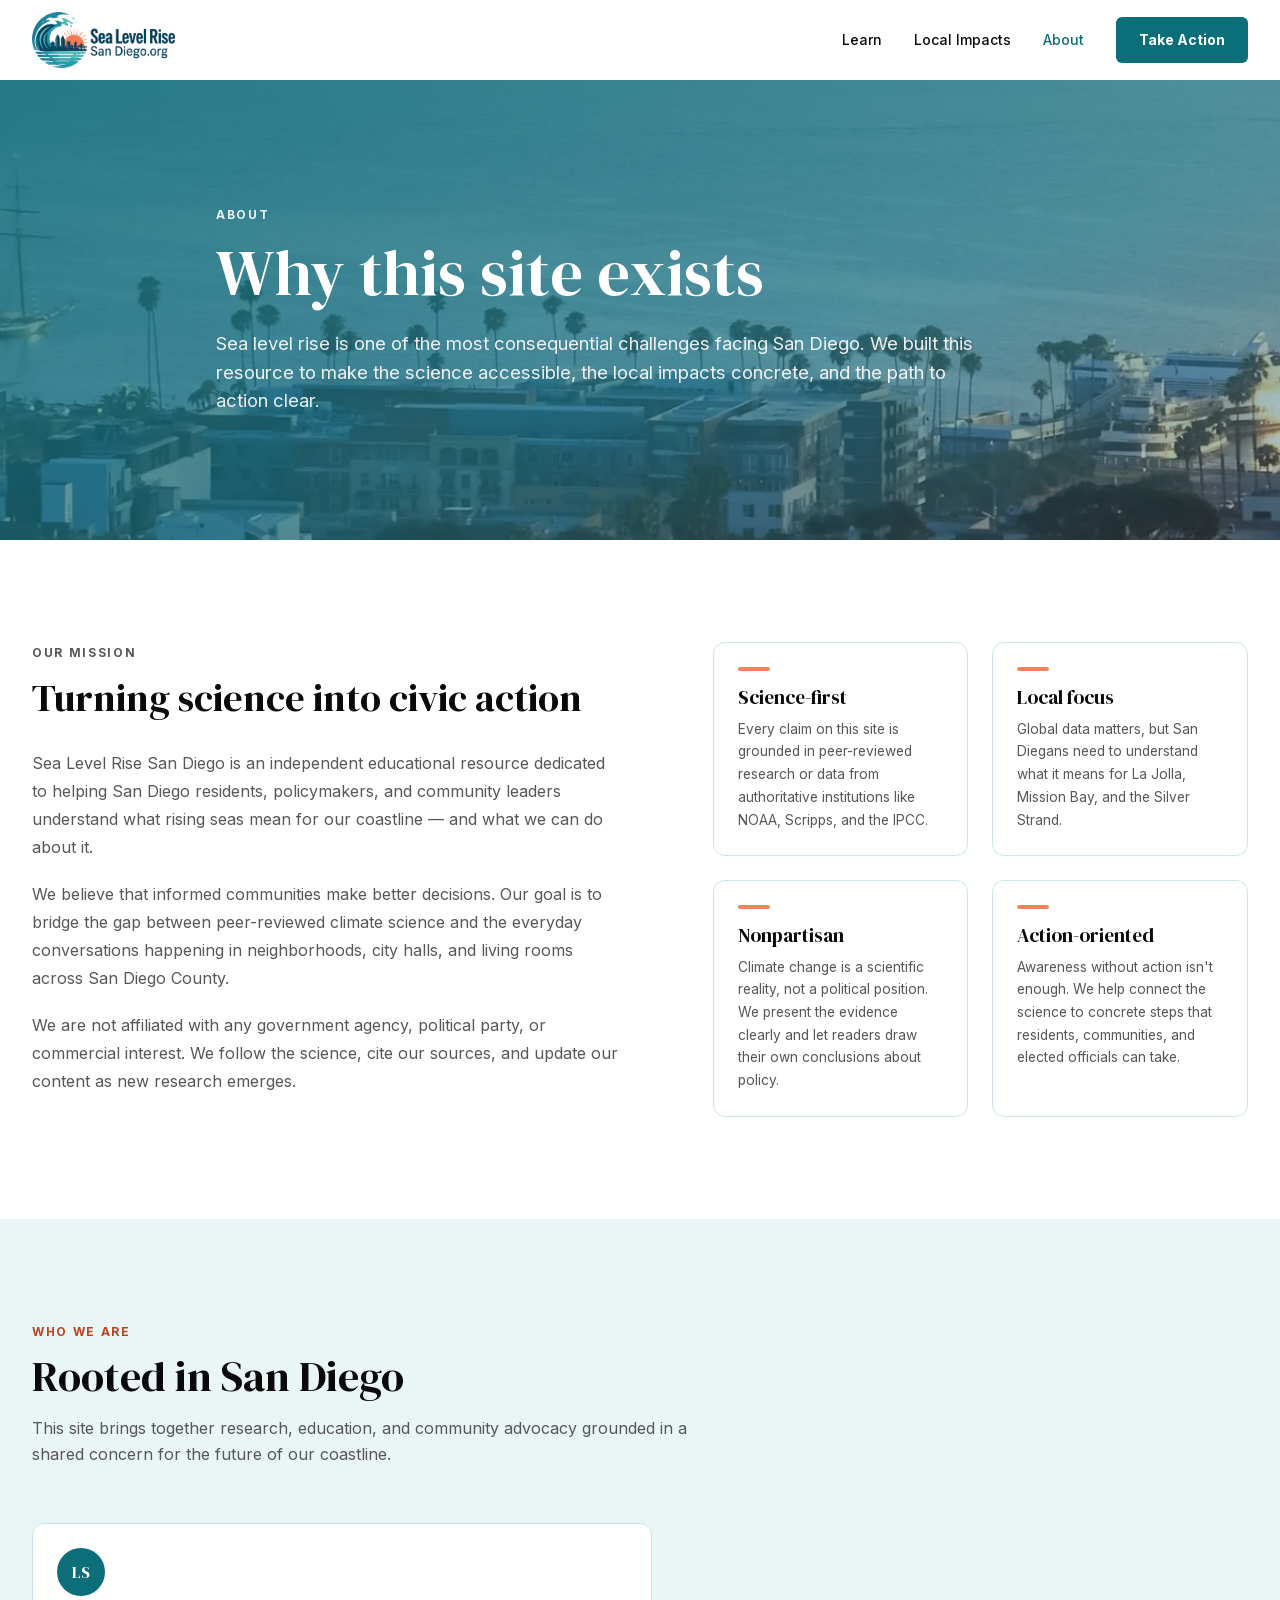
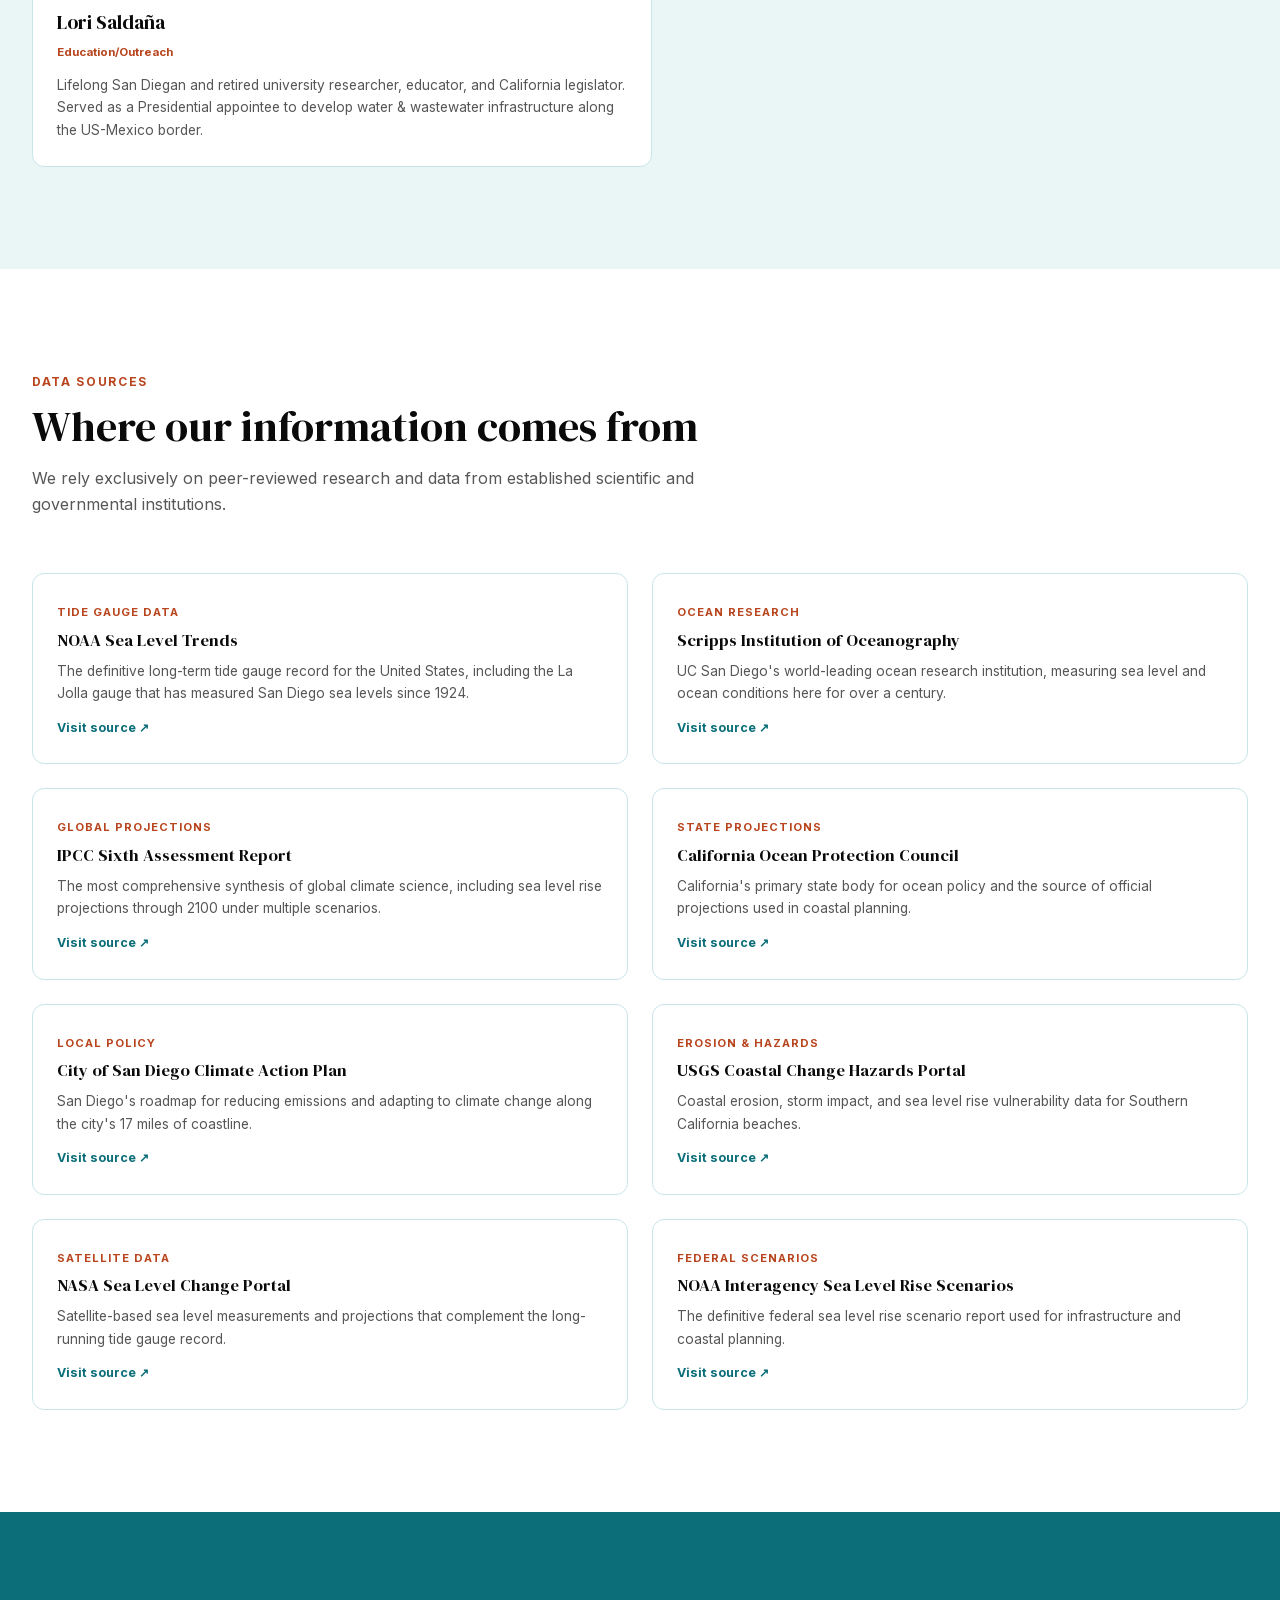
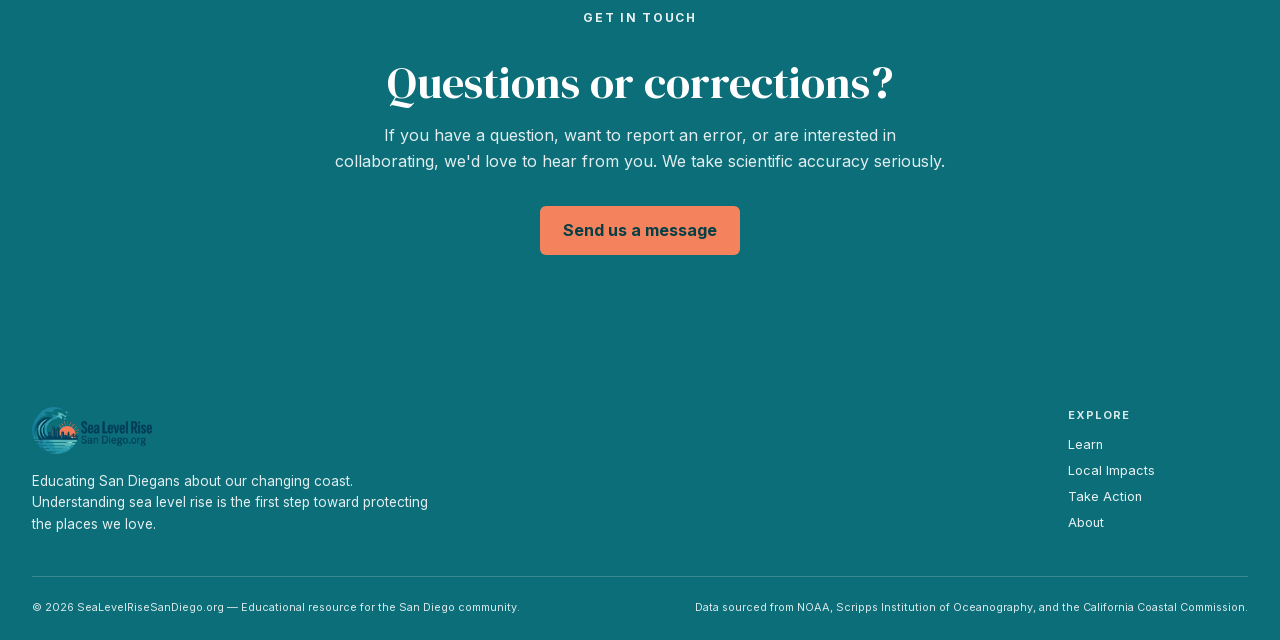
==== commit fdff8cc3: "Revise Action-oriented section for clarity Updated the description in the Action-oriented section to" ====
--- a/about/index.html
+++ b/about/index.html
@@ -27,7 +27,7 @@
             <article class="value-card reveal"><h3>Science-first</h3><p>Every claim on this site is grounded in peer-reviewed research or data from authoritative institutions like NOAA, Scripps, and the IPCC.</p></article>
             <article class="value-card reveal"><h3>Local focus</h3><p>Global data matters, but San Diegans need to understand what it means for La Jolla, Mission Bay, and the Silver Strand.</p></article>
             <article class="value-card reveal"><h3>Nonpartisan</h3><p>Climate change is a scientific reality, not a political position. We present the evidence clearly and let readers draw their own conclusions about policy.</p></article>
-            <article class="value-card reveal"><h3>Action-oriented</h3><p>Awareness without action changes nothing. We connect the science to concrete steps that individuals, communities, and governments can take.</p></article>
+            <article class="value-card reveal"><h3>Action-oriented</h3><p>Awareness without action isn't enough. We help connect the science to concrete steps that residents, communities, and elected officials can take.</p></article>
           </div>
         </div>
       </section>
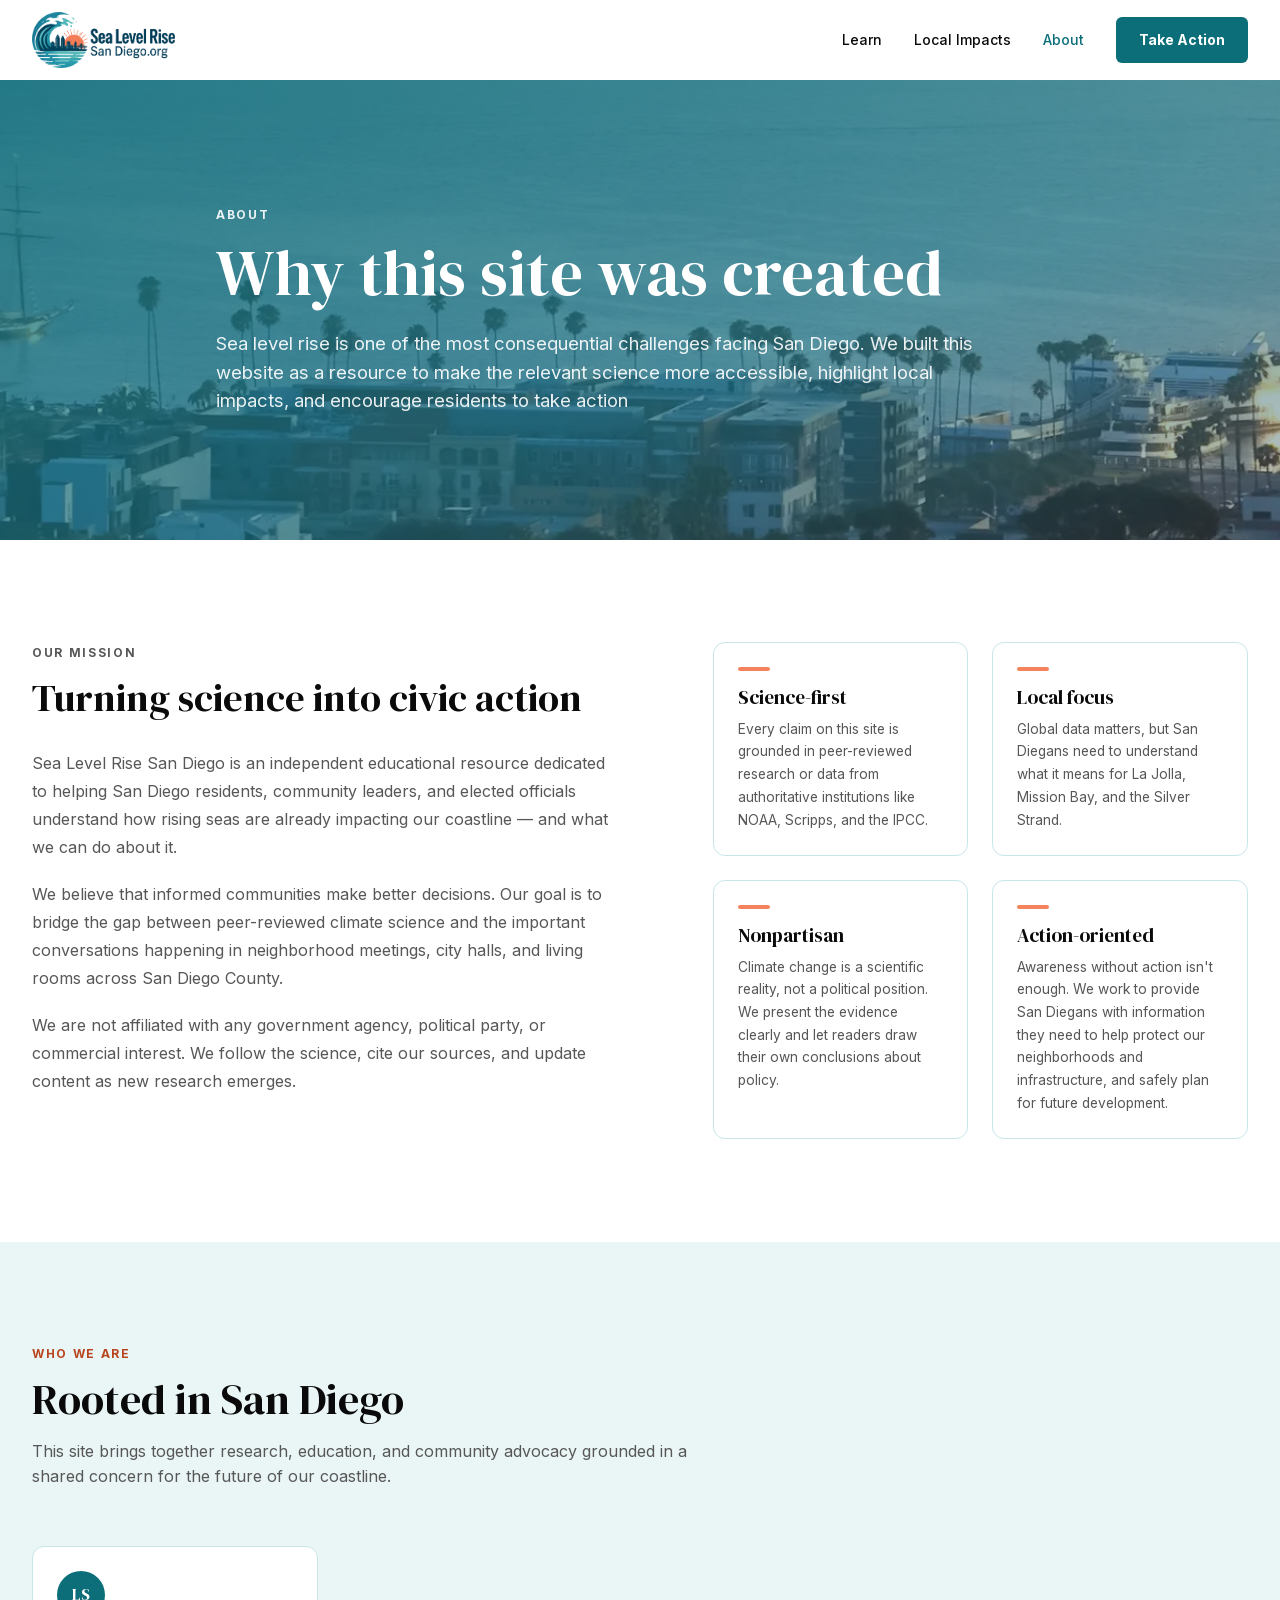
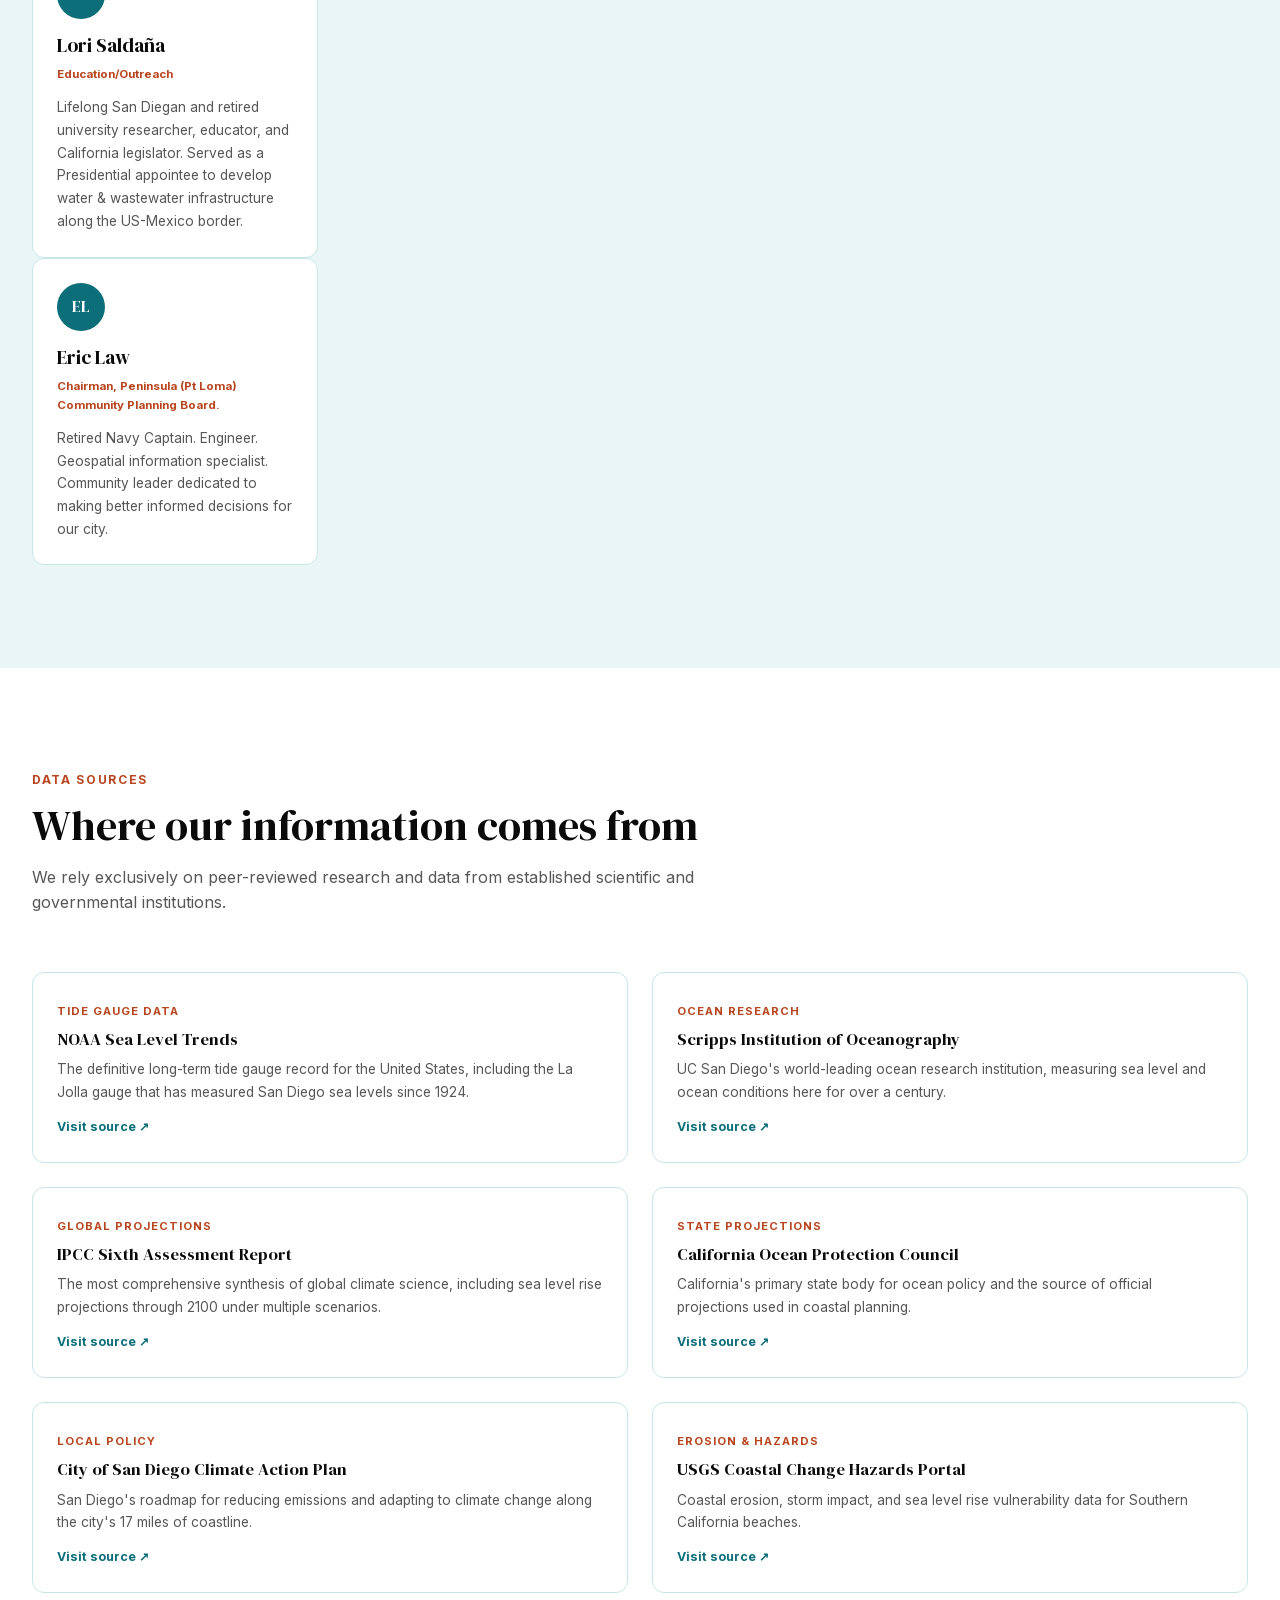
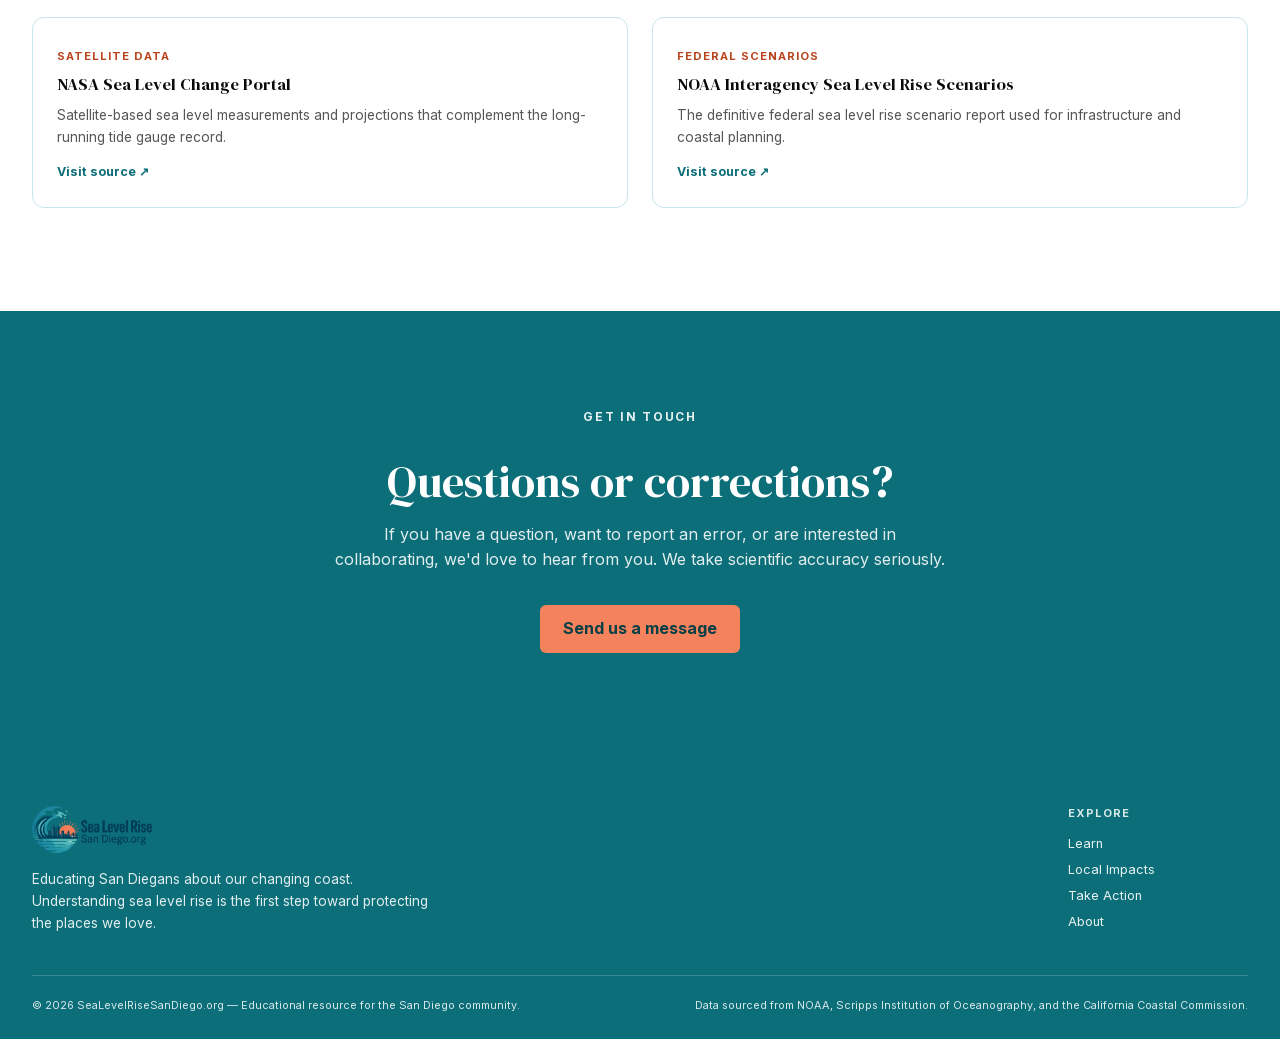
==== commit c5fd654d: "Revise about page content and layout Updated the content to clarify the purpose of the site and enha" ====
--- a/about/index.html
+++ b/about/index.html
@@ -17,17 +17,17 @@
     <main id="main">
       <section class="page-hero has-image">
         <img class="page-hero-image" src="/assets/images/about/hero.webp" alt="Aerial view of San Diego Bay at golden hour" width="1920" height="1080" fetchpriority="high" />
-        <div class="page-hero-inner"><p class="eyebrow">About</p><h1>Why this site exists</h1><p>Sea level rise is one of the most consequential challenges facing San Diego. We built this resource to make the science accessible, the local impacts concrete, and the path to action clear.</p></div>
+        <div class="page-hero-inner"><p class="eyebrow">About</p><h1>Why this site was created</h1><p>Sea level rise is one of the most consequential challenges facing San Diego. We built this website as a resource to make the relevant science more accessible, highlight local impacts, and encourage residents to take action</p></div>
       </section>
 
       <section class="section">
         <div class="container two-column">
-          <div class="body-copy reveal"><div><p class="eyebrow">Our mission</p><h2>Turning science into civic action</h2></div><p>Sea Level Rise San Diego is an independent educational resource dedicated to helping San Diego residents, policymakers, and community leaders understand what rising seas mean for our coastline — and what we can do about it.</p><p>We believe that informed communities make better decisions. Our goal is to bridge the gap between peer-reviewed climate science and the everyday conversations happening in neighborhoods, city halls, and living rooms across San Diego County.</p><p>We are not affiliated with any government agency, political party, or commercial interest. We follow the science, cite our sources, and update our content as new research emerges.</p></div>
+          <div class="body-copy reveal"><div><p class="eyebrow">Our mission</p><h2>Turning science into civic action</h2></div><p>Sea Level Rise San Diego is an independent educational resource dedicated to helping San Diego residents, community leaders, and elected officials understand how rising seas are already impacting our coastline — and what we can do about it.</p><p>We believe that informed communities make better decisions. Our goal is to bridge the gap between peer-reviewed climate science and the important conversations happening in neighborhood meetings, city halls, and living rooms across San Diego County.</p><p>We are not affiliated with any government agency, political party, or commercial interest. We follow the science, cite our sources, and update content as new research emerges.</p></div>
           <div class="value-grid">
             <article class="value-card reveal"><h3>Science-first</h3><p>Every claim on this site is grounded in peer-reviewed research or data from authoritative institutions like NOAA, Scripps, and the IPCC.</p></article>
             <article class="value-card reveal"><h3>Local focus</h3><p>Global data matters, but San Diegans need to understand what it means for La Jolla, Mission Bay, and the Silver Strand.</p></article>
             <article class="value-card reveal"><h3>Nonpartisan</h3><p>Climate change is a scientific reality, not a political position. We present the evidence clearly and let readers draw their own conclusions about policy.</p></article>
-            <article class="value-card reveal"><h3>Action-oriented</h3><p>Awareness without action isn't enough. We help connect the science to concrete steps that residents, communities, and elected officials can take.</p></article>
+            <article class="value-card reveal"><h3>Action-oriented</h3><p>Awareness without action isn't enough. We work to provide San Diegans with information they need to help protect our neighborhoods and infrastructure, and safely plan for future development.</p></article>
           </div>
         </div>
       </section>
@@ -35,8 +35,11 @@
       <section class="section section-muted">
         <div class="container">
           <div class="section-heading reveal"><p class="eyebrow">Who we are</p><h2>Rooted in San Diego</h2><p>This site brings together research, education, and community advocacy grounded in a shared concern for the future of our coastline.</p></div>
-          <div class="team-grid team-grid--single">
+          <div class="team-grid team-grid--triple">
             <article class="person-card reveal"><div class="avatar" aria-hidden="true">LS</div><h3>Lori Saldaña</h3><p class="role">Education/Outreach</p><p>Lifelong San Diegan and retired university researcher, educator, and California legislator. Served as a Presidential appointee to develop water &amp; wastewater infrastructure along the US-Mexico border.</p></article>
+          </div>
+          <div class="team-grid team-grid--triple">
+            <article class="person-card reveal"><div class="avatar" aria-hidden="true">EL</div><h3>Eric Law</h3><p class="role">Chairman, Peninsula (Pt Loma) Community Planning Board. </p><p>Retired Navy Captain. Engineer. Geospatial information specialist. Community leader dedicated to making better informed decisions for our city. </p></article>
           </div>
         </div>
       </section>
